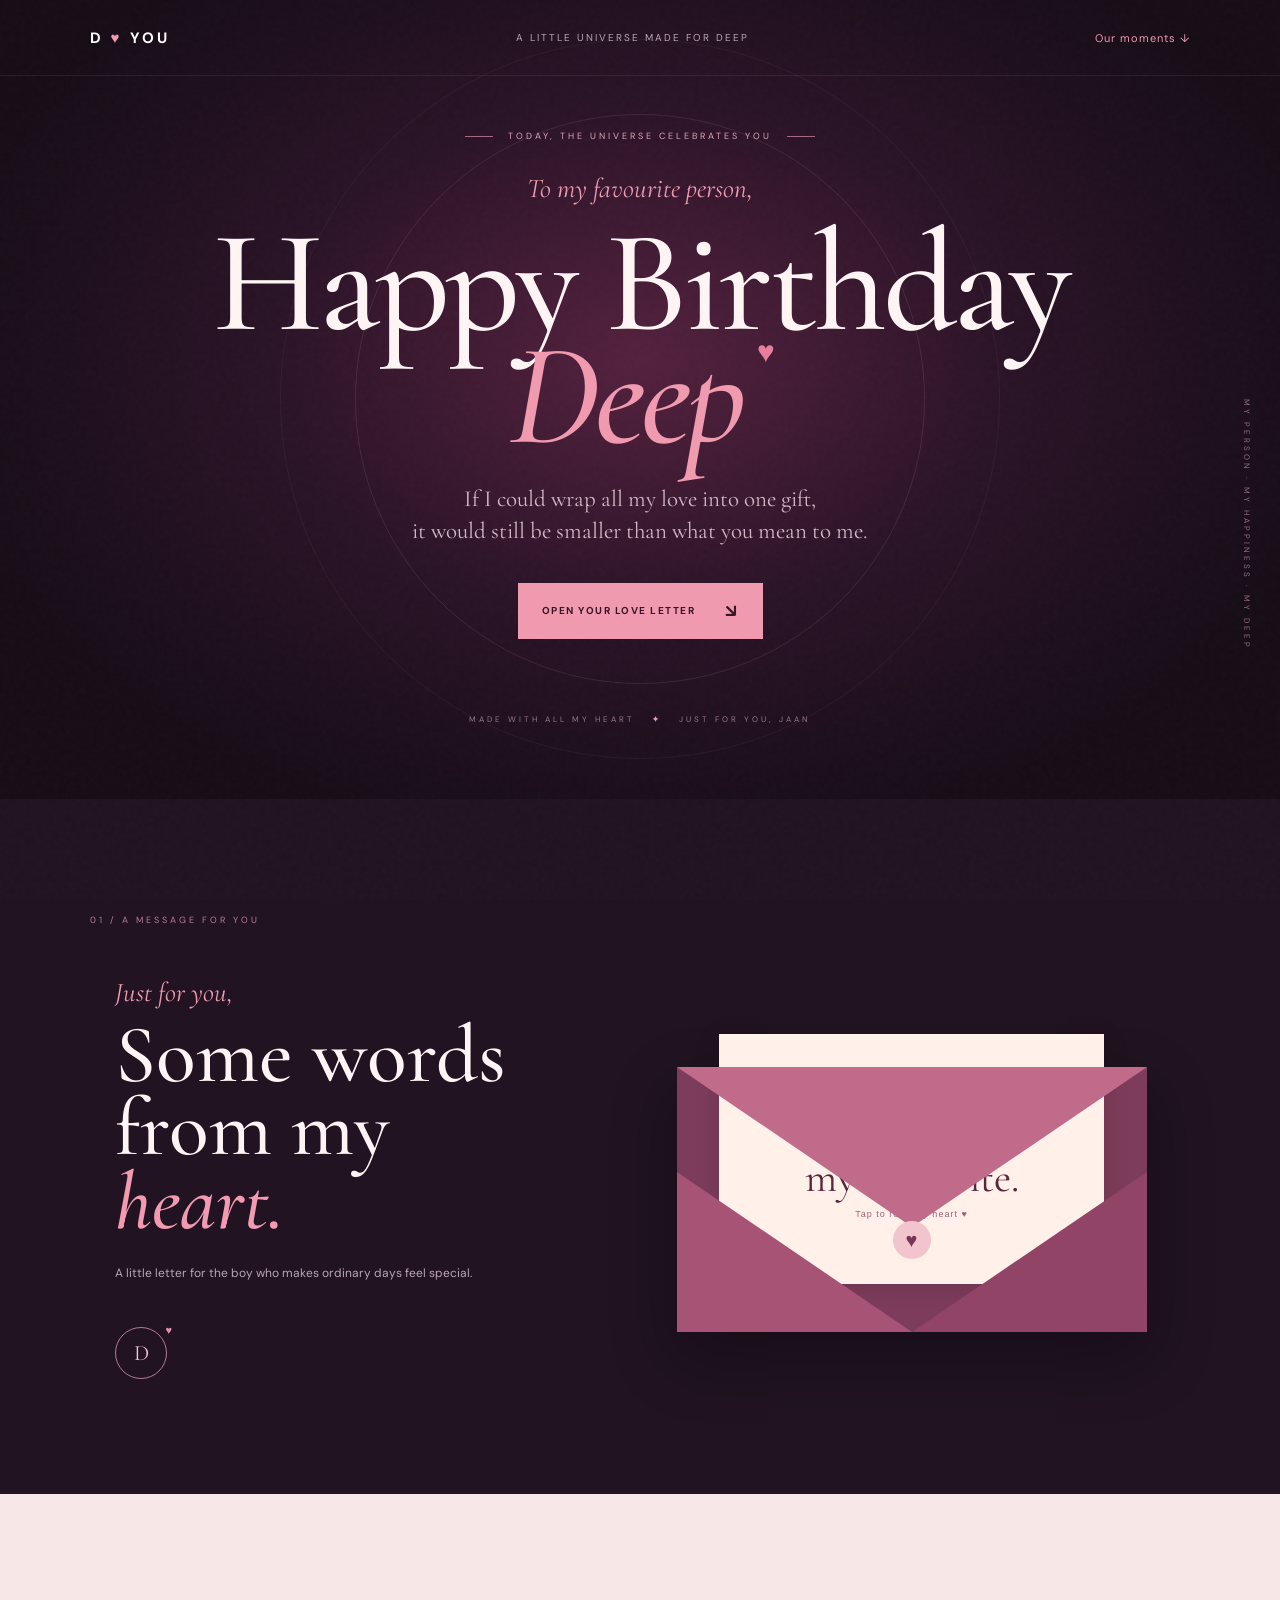
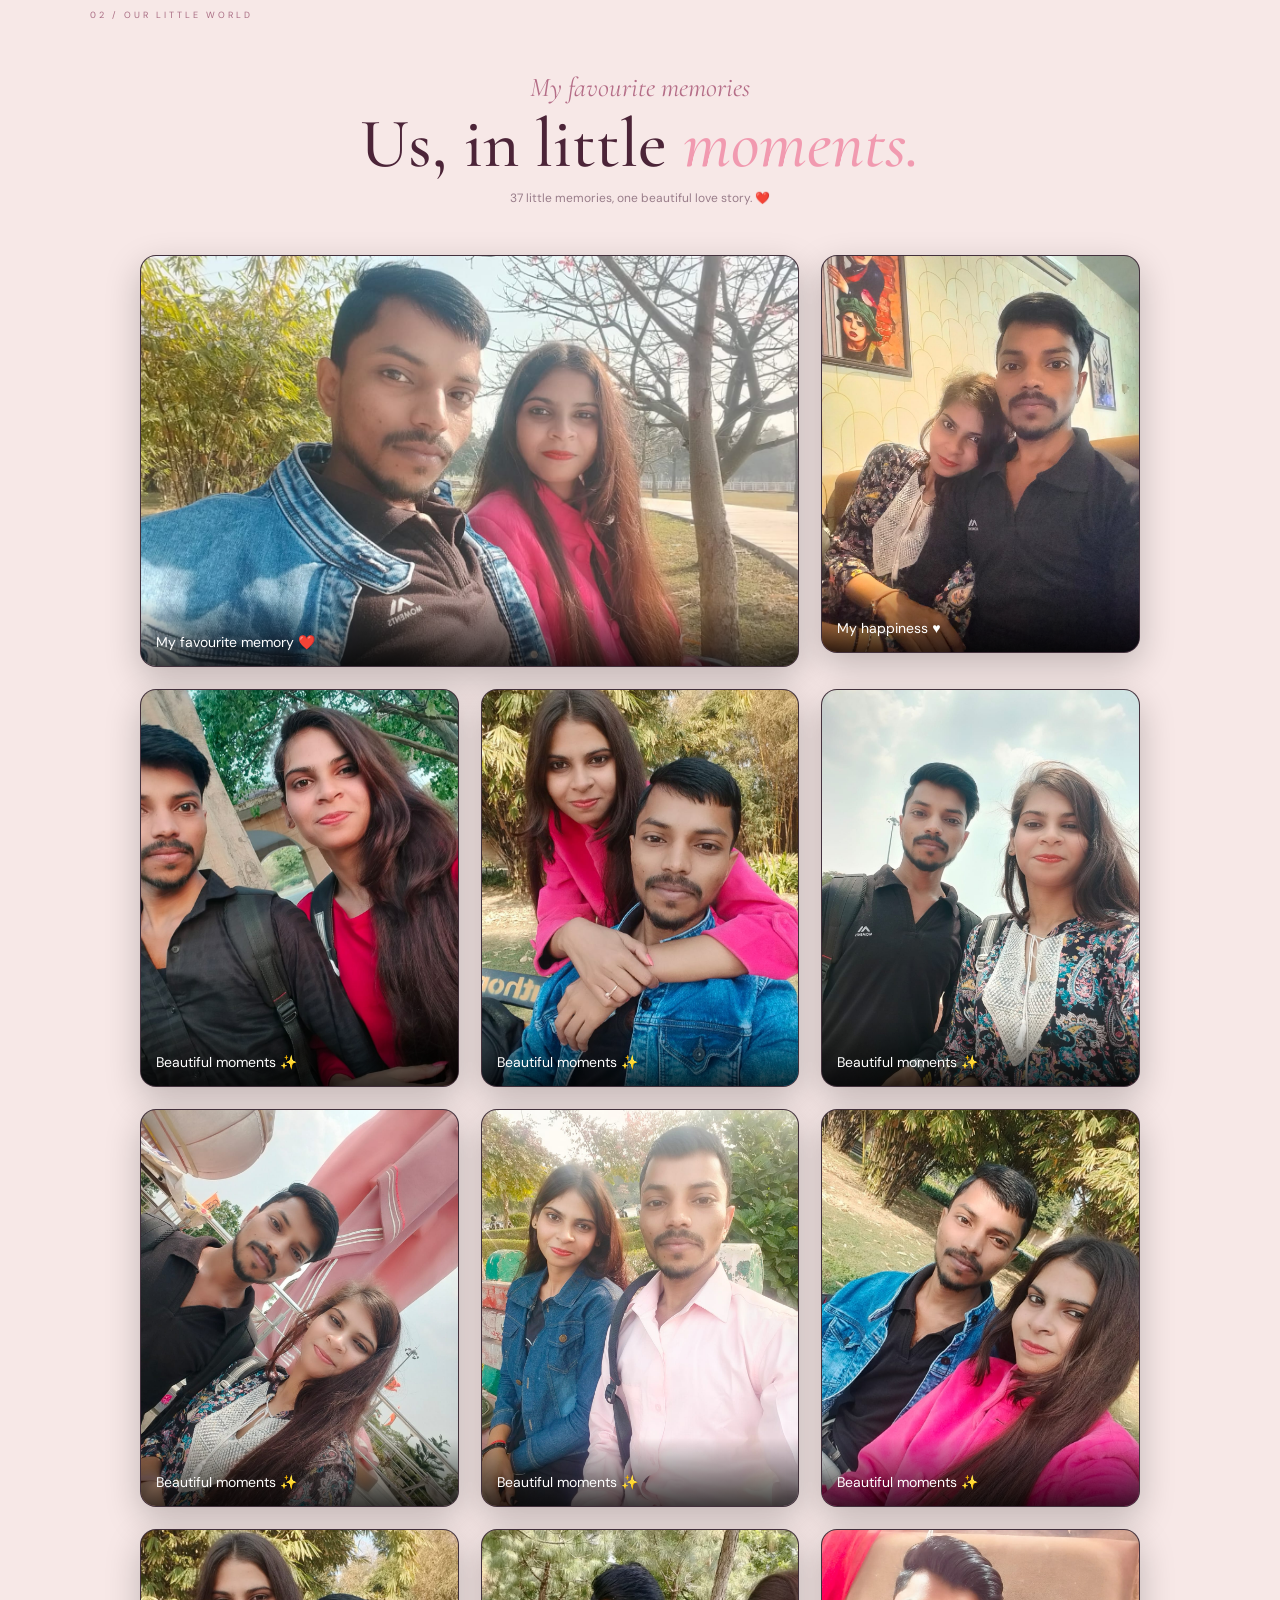
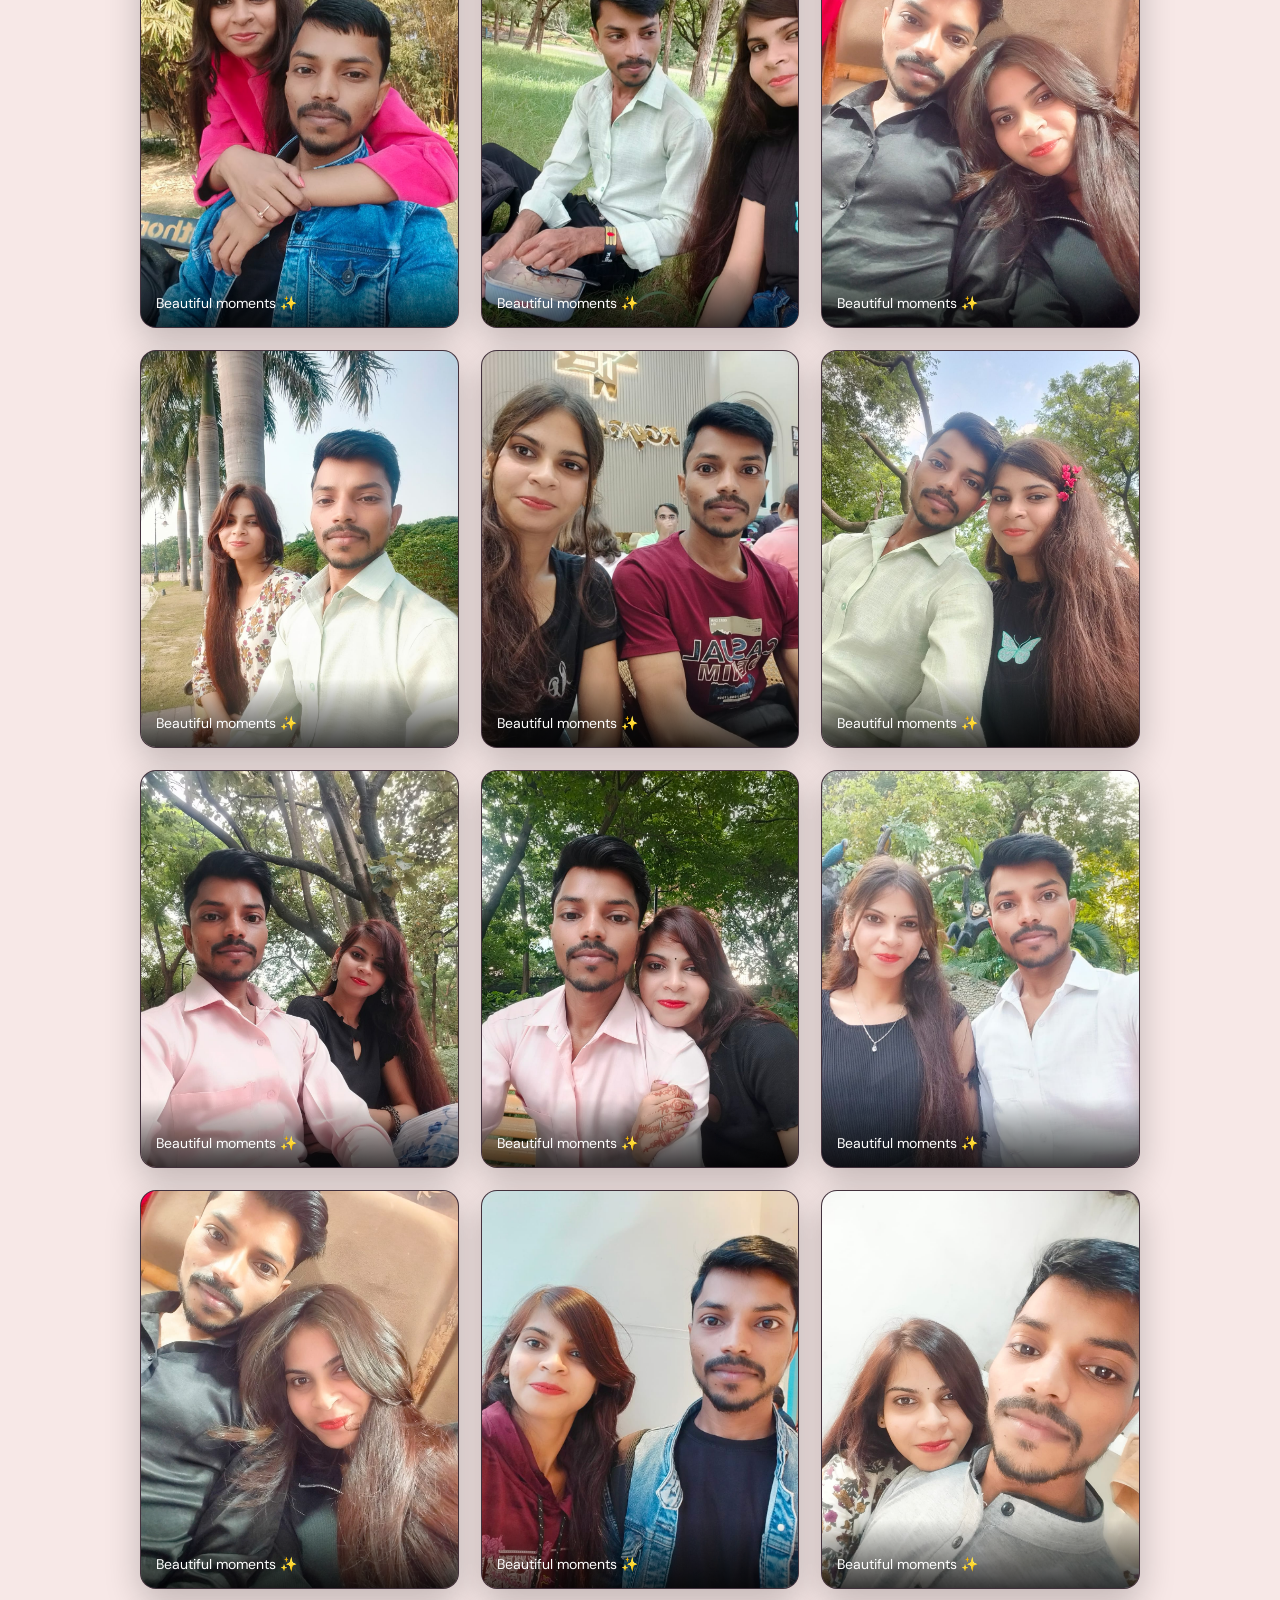
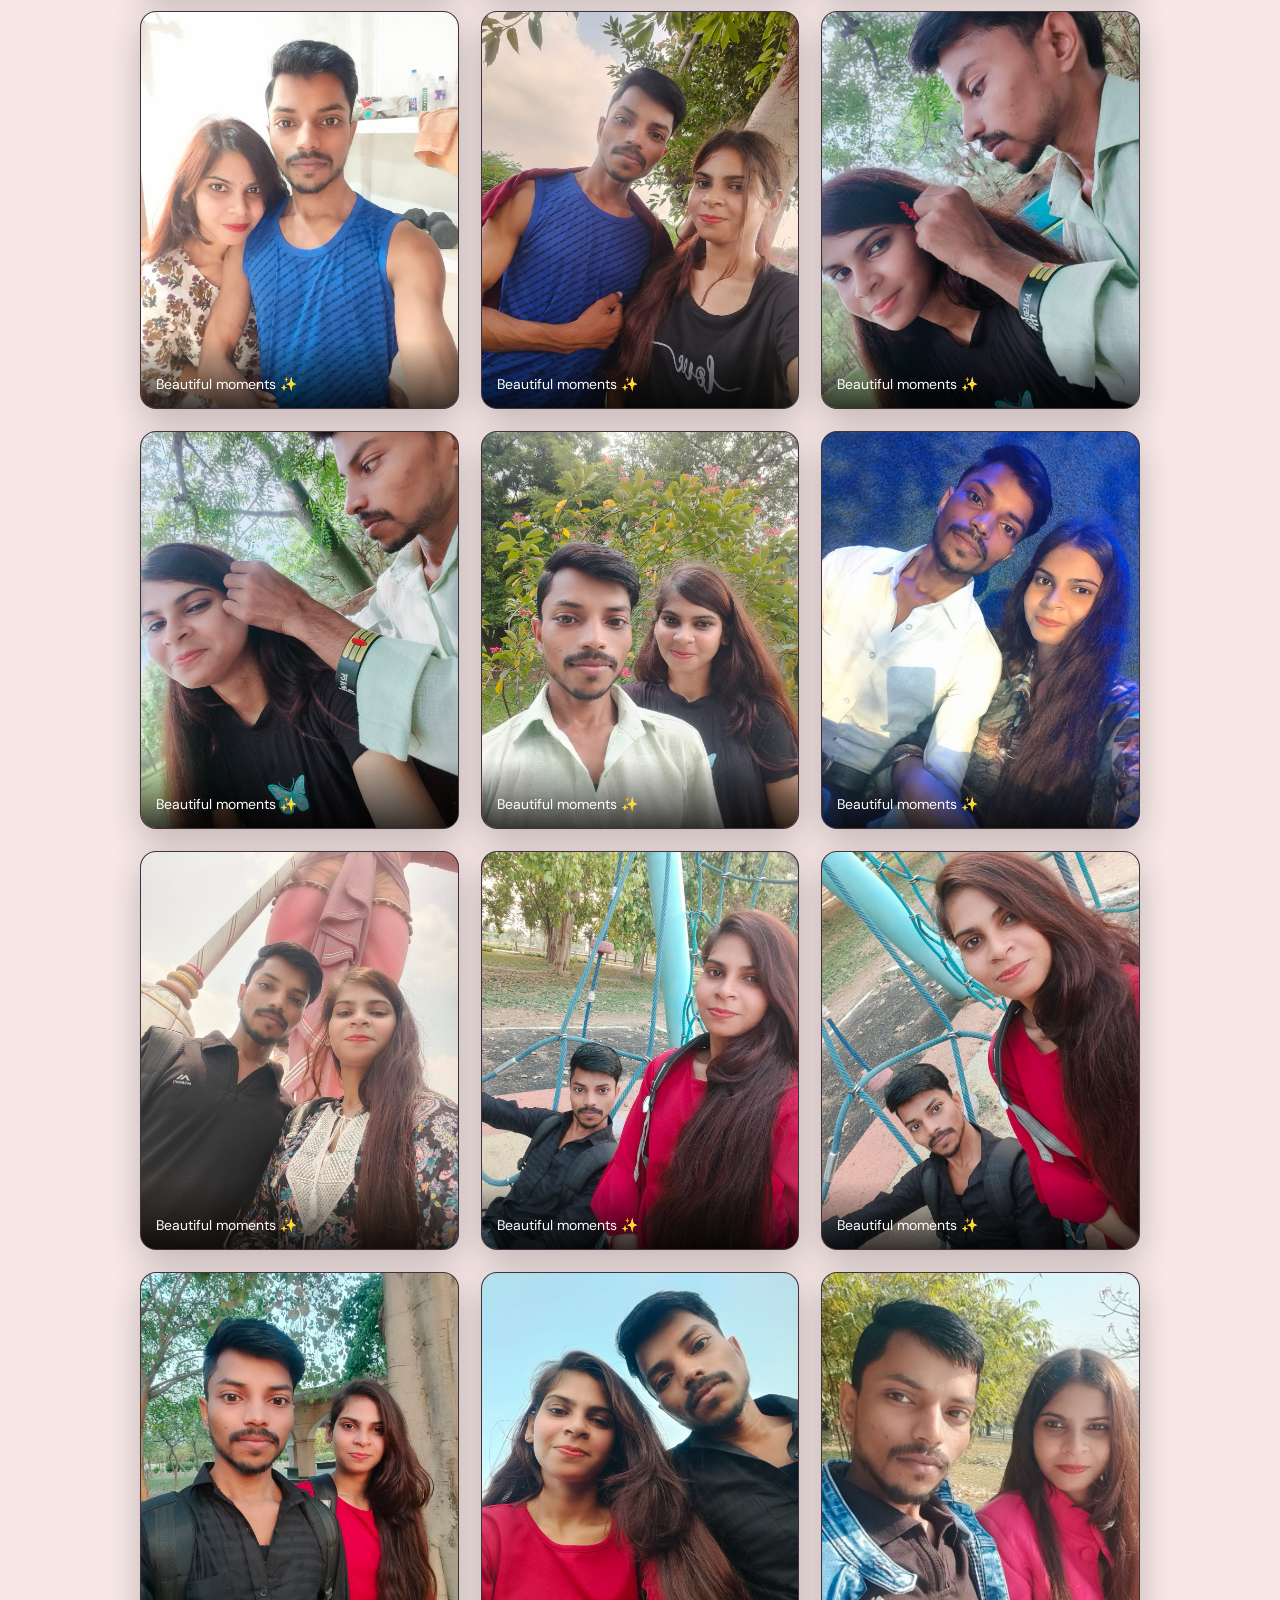
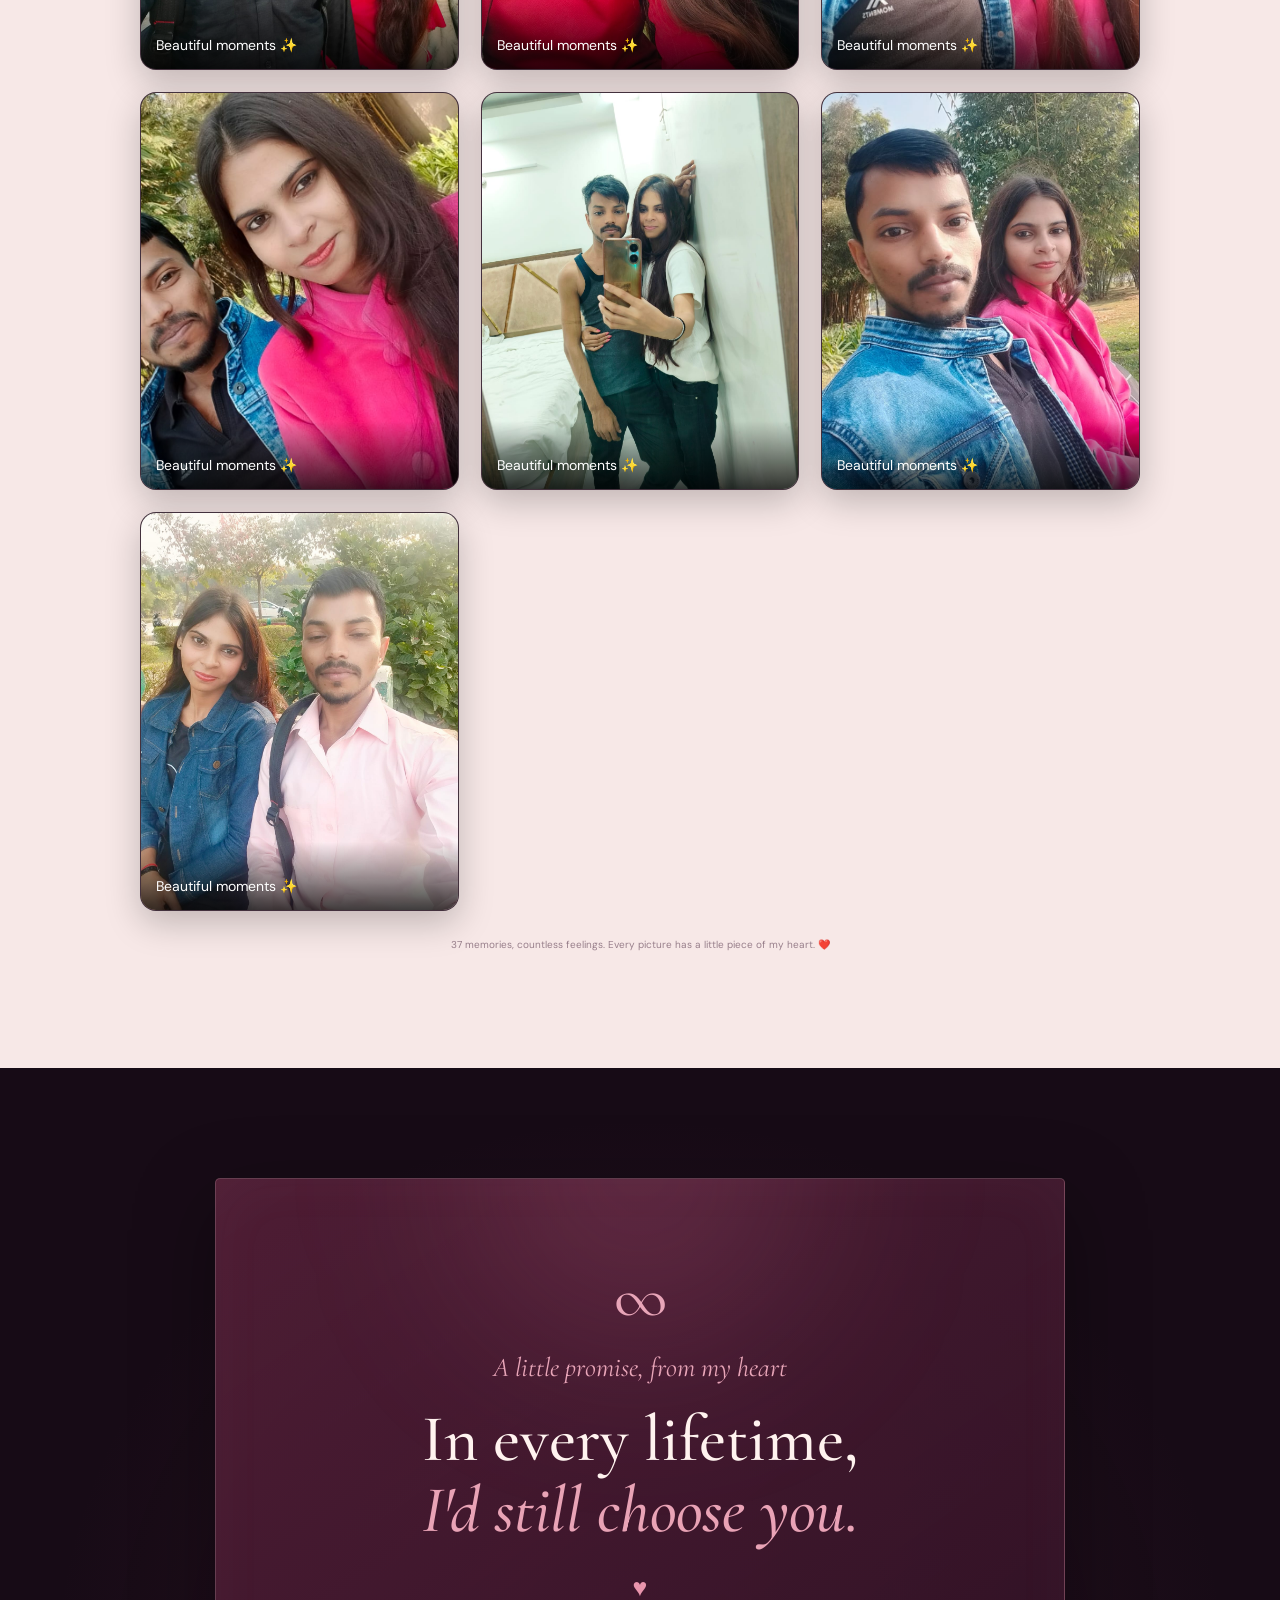
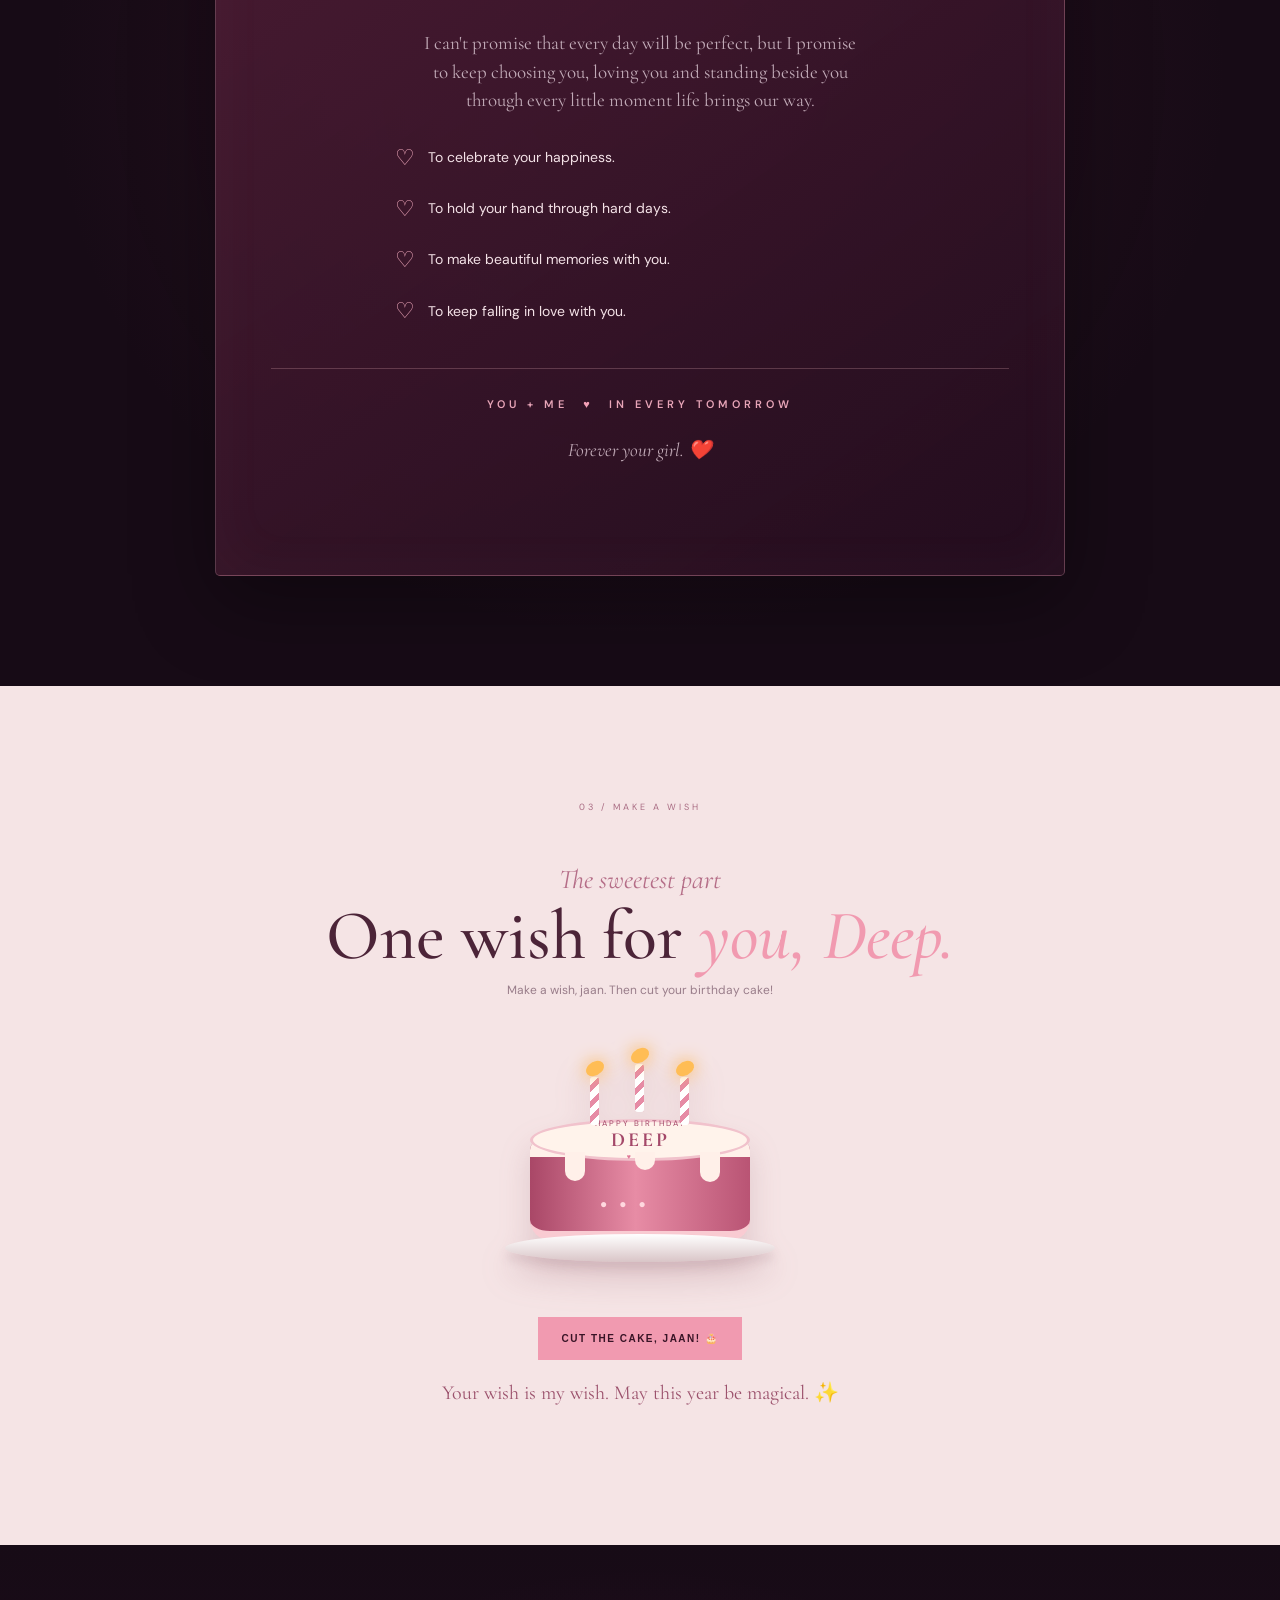
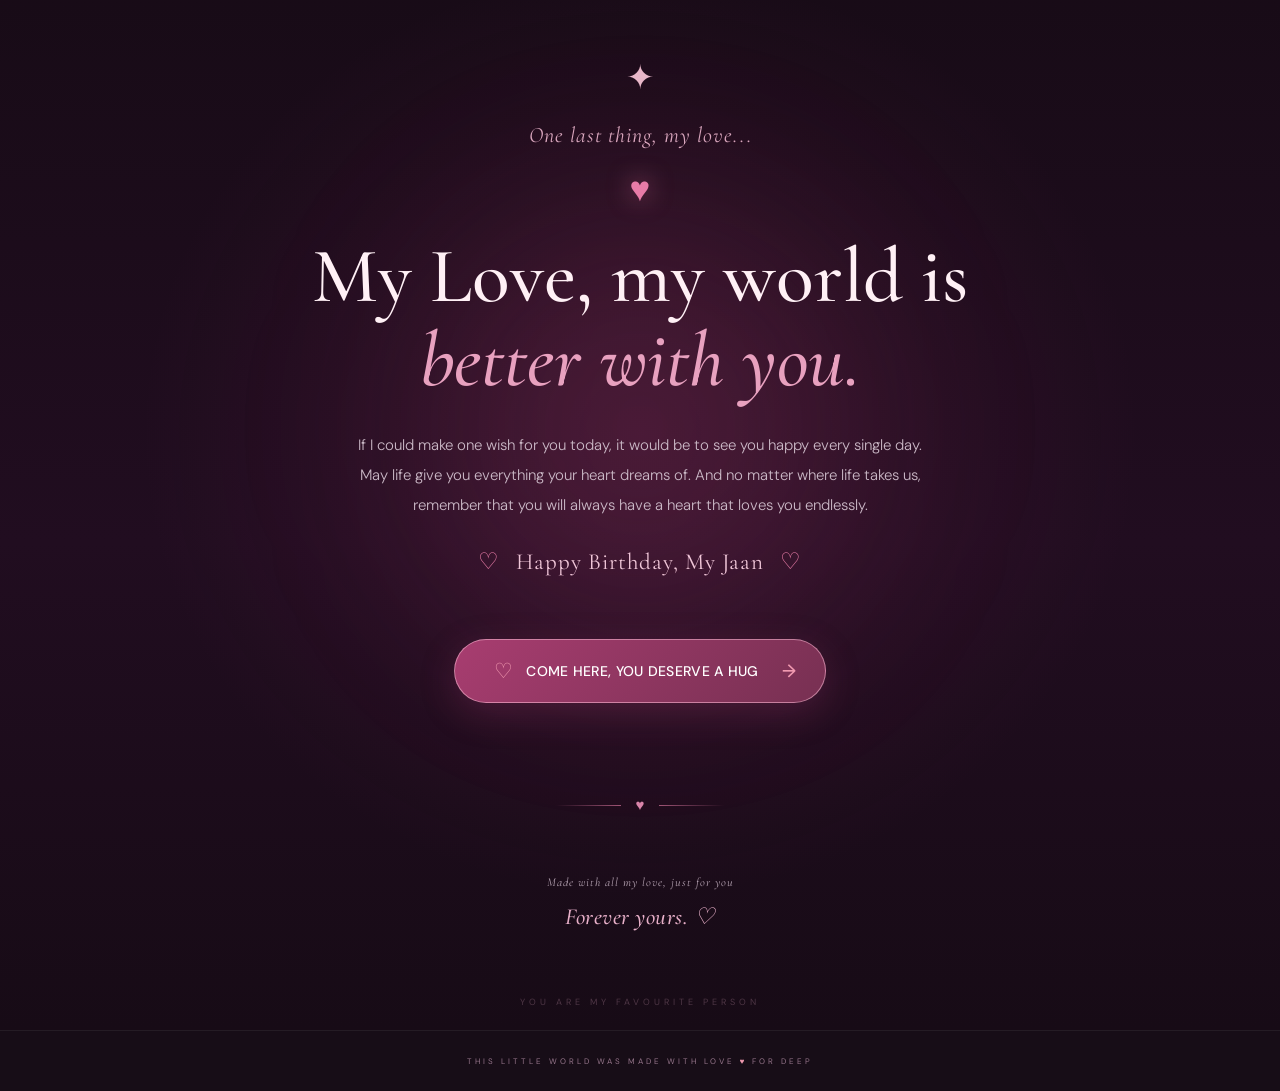
==== index.html @ 89648f27 "Create Deep birthday surprise website" ====
<!DOCTYPE html>
<html lang="en">
<head>
  <meta charset="UTF-8">
  <meta name="viewport" content="width=device-width, initial-scale=1.0">
  <meta name="theme-color" content="#170b16">
  <title>For Deep, With Love ❤️</title>
  <link rel="preconnect" href="https://fonts.googleapis.com">
  <link rel="preconnect" href="https://fonts.gstatic.com" crossorigin>
  <link href="https://fonts.googleapis.com/css2?family=Cormorant+Garamond:wght@400;500;600;700&family=DM+Sans:wght@400;500;600;700&display=swap" rel="stylesheet">
  <link rel="stylesheet" href="style.css">
</head>
<body>
  <div class="grain"></div>
  <div class="ambient ambient-a"></div><div class="ambient ambient-b"></div>
  <div id="particleLayer" aria-hidden="true"></div>

  <nav class="nav">
    <a class="brand" href="#">D <span>♥</span> YOU</a>
    <span class="nav-note">A little universe made for Deep</span>
    <a class="nav-link" href="#our-moments">Our moments ↓</a>
  </nav>

  <main>
    <section class="hero" id="home">
      <div class="hero-orbit orbit-one"></div><div class="hero-orbit orbit-two"></div>
      <div class="hero-content">
        <div class="tiny-label"><span></span> TODAY, THE UNIVERSE CELEBRATES YOU <span></span></div>
        <p class="hero-kicker">To my favourite person,</p>
        <h1>Happy Birthday<br><em>Deep</em><span class="hero-heart">♥</span></h1>
        <p class="hero-copy">If I could wrap all my love into one gift,<br>it would still be smaller than what you mean to me.</p>
        <a class="main-cta" href="#letter">Open your love letter <span>↘</span></a>
        <div class="hero-bottom">MADE WITH ALL MY HEART <b>✦</b> JUST FOR YOU, JAAN</div>
      </div>
      <div class="side-note">MY PERSON · MY HAPPINESS · MY DEEP</div>
    </section>

    <section class="letter-section section-pad" id="letter">
      <div class="section-tag">01 / A MESSAGE FOR YOU</div>
      <div class="letter-layout">
        <div class="letter-intro">
          <p class="script">Just for you,</p>
          <h2>Some words<br>from my <em>heart.</em></h2>
          <p class="muted">A little letter for the boy who makes ordinary days feel special.</p>
          <div class="seal">D<span>♥</span></div>
        </div>
        <button class="envelope" id="envelope" type="button" aria-expanded="false">
          <span class="env-back"></span><span class="letter-paper">
            <span class="paper-small">MY DEAREST DEEP,</span>
            <span class="paper-title">You are<br>my favourite.</span>
            <span class="paper-hint">Tap to read my heart ♥</span>
          </span>
          <span class="env-front"></span><span class="env-flap"></span>
          <span class="env-stamp">♥</span>
        </button>
      </div>
      <div class="letter-reveal" id="letterReveal" aria-hidden="true">
        <button class="close-letter" id="closeLetter" aria-label="Close letter">×</button>
        <p class="script">My jaan,</p>
        <h3>Happy Birthday, Deep ❤️</h3>
        <p>I don't know how to put all my feelings into words, but I hope you know how incredibly special you are to me. Your smile is my favourite view, your voice is my comfort, and even the smallest moments with you become memories I want to keep forever.</p>
        <p>I wish this new year of your life brings you every happiness you deserve, success in everything you do, peace in your heart and countless reasons to smile. Keep chasing your dreams, jaan. I'll always be cheering for you.</p>
        <p>Thank you for being you. I am so lucky to have you in my world. Here's to more laughs, more hugs, more memories and many more birthdays together.</p>
        <div class="letter-sign">All my love, always <span>♥</span></div>
      </div>
    </section>

    
<section class="gallery-section section-pad" id="our-moments">
    <div class="section-tag">02 / OUR LITTLE WORLD</div>

    <div class="section-heading">
        <p class="script">My favourite memories</p>
        <h2>Us, in little <em>moments.</em></h2>
        <p class="muted">
            37 little memories, one beautiful love story. ❤️
        </p>
    </div>

    <div class="photo-grid permanent-gallery" id="photoGrid">

        <figure class="photo-card photo-large">
            <img src="photos/WhatsApp Image 2026-11-19 at 10.19.30 PM.jpeg" alt="Our memory 1" loading="eager">
            <figcaption>My favourite memory ❤️</figcaption>
        </figure>

        <figure class="photo-card">
            <img src="photos/5.jpeg" alt="Our memory 2" loading="lazy">
            <figcaption>My happiness ♥</figcaption>
        </figure>

        <figure class="photo-card">
            <img src="photos/7.jpeg" alt="Our memory 3" loading="lazy">
            <figcaption>Beautiful moments ✨</figcaption>
        </figure>
  <figure class="photo-card">
            <img src="photos/33.jpeg" alt="Our memory 3" loading="lazy">
            <figcaption>Beautiful moments ✨</figcaption>
        </figure>
          <figure class="photo-card">
            <img src="photos/54.jpeg" alt="Our memory 3" loading="lazy">
            <figcaption>Beautiful moments ✨</figcaption>
        </figure>
          <figure class="photo-card">
            <img src="photos/87.jpeg" alt="Our memory 3" loading="lazy">
            <figcaption>Beautiful moments ✨</figcaption>
        </figure>
          <figure class="photo-card">
            <img src="photos/88.jpeg" alt="Our memory 3" loading="lazy">
            <figcaption>Beautiful moments ✨</figcaption>
        </figure>
          <figure class="photo-card">
            <img src="photos/444.jpeg" alt="Our memory 3" loading="lazy">
            <figcaption>Beautiful moments ✨</figcaption>
        </figure>
         <figure class="photo-card">
            <img src="photos/555.jpeg" alt="Our memory 3" loading="lazy">
            <figcaption>Beautiful moments ✨</figcaption>
        </figure> 
         <figure class="photo-card">
            <img src="photos/jh.jpeg" alt="Our memory 3" loading="lazy">
            <figcaption>Beautiful moments ✨</figcaption>
        </figure>
        
        
         <figure class="photo-card">
            <img src="photos/o.jpeg" alt="Our memory 3" loading="lazy">
            <figcaption>Beautiful moments ✨</figcaption>
        </figure>
         <figure class="photo-card">
            <img src="photos/p.jpeg" alt="Our memory 3" loading="lazy">
            <figcaption>Beautiful moments ✨</figcaption>
        </figure>
         <figure class="photo-card">
            <img src="photos/uu.jpeg" alt="Our memory 3" loading="lazy">
            <figcaption>Beautiful moments ✨</figcaption>
        </figure>
         
        
        
         <figure class="photo-card">
            <img src="photos/WhatsApp Image 2026-11-19 .jpeg" alt="Our memory 3" loading="lazy">
            <figcaption>Beautiful moments ✨</figcaption>
        </figure>
         <figure class="photo-card">
            <img src="photos/WhatsApp Image 2026-11-19 at 10.19.01 PM.jpeg" alt="Our memory 3" loading="lazy">
            <figcaption>Beautiful moments ✨</figcaption>
        </figure>
         <figure class="photo-card">
            <img src="photos/WhatsApp Image 2026-11-19 at 10.19.03 PM.jpeg" alt="Our memory 3" loading="lazy">
            <figcaption>Beautiful moments ✨</figcaption>
        </figure>
         <figure class="photo-card">
            <img src="photos/WhatsApp Image 2026-11-19 at 10.19.04 PM.jpeg" alt="Our memory 3" loading="lazy">
            <figcaption>Beautiful moments ✨</figcaption>
        </figure> <figure class="photo-card">
            <img src="photos/WhatsApp Image 2026-11-19 at 10.19.05 PM.jpeg" alt="Our memory 3" loading="lazy">
            <figcaption>Beautiful moments ✨</figcaption>
        </figure>
         <figure class="photo-card">
            <img src="photos/WhatsApp Image 2026-11-19 at 10.19.15 PM.jpeg" alt="Our memory 3" loading="lazy">
            <figcaption>Beautiful moments ✨</figcaption>
        </figure>
         <figure class="photo-card">
            <img src="photos/WhatsApp Image 2026-11-19 at 10.19.16 .jpeg" alt="Our memory 3" loading="lazy">
            <figcaption>Beautiful moments ✨</figcaption>
        </figure>
         <figure class="photo-card">
            <img src="photos/WhatsApp Image 2026-11-19 at 10.19.16 PM.jpeg" alt="Our memory 3" loading="lazy">
            <figcaption>Beautiful moments ✨</figcaption>
        </figure>
       
         <figure class="photo-card">
            <img src="photos/WhatsApp Image 2026-11-19 at 10.19.18 PM.jpeg" alt="Our memory 3" loading="lazy">
            <figcaption>Beautiful moments ✨</figcaption>
        </figure>
        
         <figure class="photo-card">
            <img src="photos/WhatsApp Image 2026-11-19 at 10.19.19 PM.jpeg" alt="Our memory 3" loading="lazy">
            <figcaption>Beautiful moments ✨</figcaption>
        </figure>
         <figure class="photo-card">
            <img src="photos/WhatsApp Image 2026-11-19 at 10.19.20 PM.jpeg" alt="Our memory 3" loading="lazy">
            <figcaption>Beautiful moments ✨</figcaption>
        </figure>
         <figure class="photo-card">
            <img src="photos/WhatsApp Image 2026-11-19 at 10.19.21 PM.jpeg" alt="Our memory 3" loading="lazy">
            <figcaption>Beautiful moments ✨</figcaption>
        </figure>
         <figure class="photo-card">
            <img src="photos/WhatsApp Image 2026-11-19 at 10.19.23 PM.jpeg" alt="Our memory 3" loading="lazy">
            <figcaption>Beautiful moments ✨</figcaption>
        </figure>
         <figure class="photo-card">
            <img src="photos/WhatsApp Image 2026-11-19 at 10.19.24 PM.jpeg" alt="Our memory 3" loading="lazy">
            <figcaption>Beautiful moments ✨</figcaption>
        </figure> 
         <figure class="photo-card">
            <img src="photos/WhatsApp Image 2026-11-19 at 10.19.25 PM.jpeg" alt="Our memory 3" loading="lazy">
            <figcaption>Beautiful moments ✨</figcaption>
        </figure>
         <figure class="photo-card">
            <img src="photos/WhatsApp Image 2026-11-19 at 10.19.26 PM.jpeg" alt="Our memory 3" loading="lazy">
            <figcaption>Beautiful moments ✨</figcaption>
        </figure>
         <figure class="photo-card">
            <img src="photos/WhatsApp Image 2026-11-19 at 10.19.27 PM.jpeg" alt="Our memory 3" loading="lazy">
            <figcaption>Beautiful moments ✨</figcaption>
        </figure>  <figure class="photo-card">
            <img src="photos/WhatsApp Image 2026-11-19 at 10.19.28 PM.jpeg" alt="Our memory 3" loading="lazy">
            <figcaption>Beautiful moments ✨</figcaption>
        </figure>
         <figure class="photo-card">
            <img src="photos/WhatsApp Image 2026-11-19 at 10.19.29 PM.jpeg" alt="Our memory 3" loading="lazy">
            <figcaption>Beautiful moments ✨</figcaption>
        </figure>
         <figure class="photo-card">
            <img src="photos/WhatsApp Image 2026-11-19 at 10.19.31 PM.jpeg" alt="Our memory 3" loading="lazy">
            <figcaption>Beautiful moments ✨</figcaption>
        </figure>  <figure class="photo-card">
            <img src="photos/-.jpeg" alt="Our memory 3" loading="lazy">
            <figcaption>Beautiful moments ✨</figcaption>
        </figure>
         <figure class="photo-card">
            <img src="photos/WhatsApp Image 2026-11-19 at 10.19.32 PM.jpeg" alt="Our memory 3" loading="lazy">
            <figcaption>Beautiful moments ✨</figcaption>
        </figure>
         <figure class="photo-card">
            <img src="photos/WhatsApp Image 2026-11-19 at 10.19.33 PM.jpeg" alt="Our memory 3" loading="lazy">
            <figcaption>Beautiful moments ✨</figcaption>
        </figure>
    </div>

    <p class="gallery-footnote">
        37 memories, countless feelings. Every picture has a little piece of my heart. ❤️
    </p>
</section>


  
<section class="promise-section section-pad" id="our-promise">

    <div class="promise-card">

        <div class="promise-glow"></div>

        <div class="promise-number">∞</div>

        <p class="script">A little promise, from my heart</p>

        <h2>
            In every lifetime,<br>
            <em>I'd still choose you.</em>
        </h2>

        <div class="promise-heart">♥</div>

        <p class="promise-message">
            I can't promise that every day will be perfect,
            but I promise to keep choosing you, loving you
            and standing beside you through every little
            moment life brings our way.
        </p>

        <div class="promise-list">

            <div class="promise-item">
                <span>♡</span>
                To celebrate your happiness.
            </div>

            <div class="promise-item">
                <span>♡</span>
                To hold your hand through hard days.
            </div>

            <div class="promise-item">
                <span>♡</span>
                To make beautiful memories with you.
            </div>

            <div class="promise-item">
                <span>♡</span>
                To keep falling in love with you.
            </div>

        </div>

        <div class="promise-bottom">
            YOU + ME <span>♥</span> IN EVERY TOMORROW
        </div>

        <p class="promise-signature">Forever your girl. ❤️</p>

    </div>

</section>


    <section class="cake-section section-pad" id="cake-time">
      <div class="section-tag">03 / MAKE A WISH</div>
      <div class="section-heading">
        <p class="script">The sweetest part</p>
        <h2>One wish for <em>you, Deep.</em></h2>
        <p class="muted">Make a wish, jaan. Then cut your birthday cake!</p>
      </div>
      <div class="cake-wrap">
        <div class="cake" id="cake" role="button" tabindex="0" aria-label="Cut the birthday cake">
          <div class="candle candle-one"><i></i></div><div class="candle candle-two"><i></i></div><div class="candle candle-three"><i></i></div>
          <div class="cake-top"><span>HAPPY BIRTHDAY</span><b>DEEP</b><small>♥ ♥ ♥</small></div>
          <div class="cake-side"><span class="icing-drip drip-a"></span><span class="icing-drip drip-b"></span><span class="icing-drip drip-c"></span><span class="cake-berries">●　●　●</span></div>
          <div class="cake-plate"></div><div class="cake-cut"></div>
        </div>
      </div>
      <button class="main-cta cake-button" id="cutCake">Cut the cake, Jaan! 🎂</button>
      <p class="cake-message" id="cakeMessage" aria-live="polite">Your wish is my wish. May this year be magical. ✨</p>
    </section>

   
<section class="final-section section-pad" id="birthday-ending">
    <div class="final-glow"></div>

    <div class="final-content">
        <div class="final-spark">✦</div>

        <p class="script">One last thing, my love...</p>

        <div class="final-heart">♥</div>

        <h2>
            My Love, my world is<br>
            <em>better with you.</em>
        </h2>

        <p class="final-message">
            If I could make one wish for you today,
            it would be to see you happy every single day.
            May life give you everything your heart dreams of.
            And no matter where life takes us,
            remember that you will always have a heart
            that loves you endlessly.
        </p>

        <div class="birthday-wish">
            <span>♡</span>
            Happy Birthday, My Jaan
            <span>♡</span>
        </div>

        <button class="hug-button" id="hugButton">
            <span class="hug-icon">♡</span>
            Come here, you deserve a hug
            <span class="hug-arrow">→</span>
        </button>

        <div id="hugMessage" class="hug-message"></div>

        <div class="final-divider">
            <span></span> ♥ <span></span>
        </div>

        <div class="final-sign">
            Made with all my love, just for you
            <strong>Forever yours. ♡</strong>
        </div>
    </div>

    <div class="final-bottom-text">YOU ARE MY FAVOURITE PERSON</div>
</section>

  </main>
  <footer>THIS LITTLE WORLD WAS MADE WITH LOVE <span>♥</span> FOR DEEP</footer>
  <script src="script.js"></script>
</body>
</html>
---- style.css ----
*{box-sizing:border-box}html{scroll-behavior:smooth}body{margin:0;background:#170d17;color:#fff5f4;font-family:"DM Sans",sans-serif;overflow-x:hidden} :root{--wine:#4b1834;--rose:#f19ab0;--blush:#f9d7d9;--cream:#fff1e9;--muted:#c7aeb9;--gold:#d9b779}
.grain{position:fixed;inset:0;pointer-events:none;z-index:50;opacity:.045;background-image:url("data:image/svg+xml,%3Csvg viewBox='0 0 180 180' xmlns='http://www.w3.org/2000/svg'%3E%3Cfilter id='n'%3E%3CfeTurbulence type='fractalNoise' baseFrequency='.9' numOctaves='3' stitchTiles='stitch'/%3E%3C/filter%3E%3Crect width='100%25' height='100%25' filter='url(%23n)' opacity='.5'/%3E%3C/svg%3E")}
.ambient{position:fixed;width:420px;height:420px;border-radius:50%;filter:blur(120px);opacity:.16;pointer-events:none;z-index:-1}.ambient-a{background:#b52e67;top:5%;left:-230px}.ambient-b{background:#7c3159;right:-250px;top:50%}
.nav{height:76px;padding:0 7vw;display:flex;align-items:center;justify-content:space-between;border-bottom:1px solid #ffffff12;position:absolute;z-index:5;width:100%}.brand{font-size:15px;letter-spacing:3px;color:#fff;text-decoration:none;font-weight:700}.brand span,.nav-link{color:var(--rose)}.nav-note{font-size:10px;letter-spacing:2px;color:#bba4b1;text-transform:uppercase}.nav-link{font-size:11px;text-decoration:none;letter-spacing:1px}
.hero{min-height:790px;position:relative;display:grid;place-items:center;text-align:center;overflow:hidden;background:radial-gradient(ellipse at 50% 45%,#54213e 0%,#291326 42%,#170d17 78%);padding:130px 20px 75px}.hero-content{position:relative;z-index:2}.tiny-label,.section-tag{font-size:9px;letter-spacing:3px;color:#dba7b9}.tiny-label span{display:inline-block;width:28px;height:1px;background:#a66a82;vertical-align:middle;margin:0 10px}.hero-kicker,.script{font-family:"Cormorant Garamond",serif;font-style:italic;color:var(--rose);font-size:27px;margin:30px 0 4px}.hero h1{font-family:"Cormorant Garamond",serif;font-size:clamp(72px,12vw,145px);line-height:.78;letter-spacing:-4px;font-weight:500;margin:22px 0 30px}.hero h1 em,.section-heading h2 em,.letter-intro h2 em,.promise-card h2 em,.final-section h2 em{color:var(--rose);font-weight:500}.hero-heart{font-family:serif;color:#e97d9e;font-size:30px;vertical-align:top;margin-left:15px}.hero-copy{color:#d1bac5;font-family:"Cormorant Garamond",serif;font-size:23px;line-height:1.4;margin:0 0 35px}.main-cta{display:inline-flex;align-items:center;gap:30px;background:var(--rose);color:#381426;text-decoration:none;border:0;padding:16px 24px;font-size:10px;letter-spacing:1.5px;text-transform:uppercase;font-weight:700;cursor:pointer;transition:.3s}.main-cta:hover{background:#ffe0e6;transform:translateY(-3px);box-shadow:0 12px 35px #e97d9e30}.main-cta span{font-size:18px}.hero-bottom{font-size:8px;letter-spacing:3px;color:#98778a;margin-top:75px}.hero-bottom b{color:var(--rose);margin:0 12px}.hero-orbit{position:absolute;border:1px solid #e7a4bd20;border-radius:50%;width:570px;height:570px;left:50%;top:50%;transform:translate(-50%,-50%)}.orbit-two{width:720px;height:720px;border-color:#e7a4bd10}.side-note{position:absolute;right:28px;top:50%;writing-mode:vertical-rl;font-size:8px;letter-spacing:3px;color:#916c80}
.section-pad{padding:115px max(7vw,24px)}.section-tag{max-width:1100px;margin:0 auto 50px;color:#b87d96}.letter-section{background:#211321}.letter-layout{max-width:1050px;margin:auto;display:grid;grid-template-columns:1fr 1.15fr;align-items:center;gap:8vw}.letter-intro .script{margin:0 0 10px}.letter-intro h2,.section-heading h2,.final-section h2{font-family:"Cormorant Garamond",serif;font-weight:500;font-size:clamp(48px,7vw,82px);line-height:.9;margin:0 0 22px}.muted{color:#bba6b2;font-size:12px;line-height:1.9}.seal{width:52px;height:52px;border:1px solid #b67a93;border-radius:50%;display:grid;place-items:center;margin-top:42px;font-family:"Cormorant Garamond",serif;font-size:22px;color:#f2c3d0;position:relative}.seal span{font-size:11px;position:absolute;right:-6px;top:-4px;color:#e78da9}
.envelope{height:310px;width:min(100%,470px);border:0;background:transparent;position:relative;cursor:pointer;margin:auto;perspective:1000px}.env-back{position:absolute;inset:45px 0 0;background:#7d3c5b;box-shadow:0 25px 60px #0005}.letter-paper{position:absolute;z-index:1;left:9%;right:9%;top:12px;height:250px;background:#fff1e9;color:#5a263e;display:flex;flex-direction:column;align-items:center;justify-content:center;gap:12px;transition:transform .8s;box-shadow:0 5px 25px #0002}.paper-small{font-size:9px;letter-spacing:3px}.paper-title{font-family:"Cormorant Garamond",serif;font-size:42px;line-height:.9}.paper-hint{font-size:9px;color:#a15e7b;letter-spacing:1px}.env-front{position:absolute;z-index:2;bottom:0;left:0;width:0;height:0;border-left:235px solid #a65375;border-right:235px solid #914466;border-top:160px solid transparent}.env-flap{position:absolute;z-index:3;top:45px;left:0;width:0;height:0;border-left:235px solid transparent;border-right:235px solid transparent;border-top:160px solid #c16b8b;transform-origin:top;transition:transform .65s}.env-stamp{position:absolute;z-index:4;bottom:73px;left:calc(50% - 19px);width:38px;height:38px;background:#f2c4ce;color:#7c3454;border-radius:50%;display:grid;place-items:center;font-size:20px;transition:.4s}.envelope.open .env-flap{transform:rotateX(180deg);z-index:0}.envelope.open .letter-paper{transform:translateY(-120px)}.envelope.open .env-stamp{opacity:0}
.letter-reveal{display:none;max-width:760px;margin:45px auto 0;padding:45px 55px;background:#fff1e9;color:#5b2b43;position:relative;box-shadow:0 25px 65px #0004}.letter-reveal.show{display:block;animation:fadeUp .6s}.letter-reveal .script{margin:0;color:#b15f80}.letter-reveal h3{font-family:"Cormorant Garamond",serif;font-size:38px;margin:5px 0 20px}.letter-reveal p:not(.script){font-family:"Cormorant Garamond",serif;font-size:19px;line-height:1.55}.letter-sign{text-align:right;font-family:"Cormorant Garamond",serif;font-size:22px;font-style:italic;margin-top:25px}.letter-sign span{color:#c55d80}.close-letter{position:absolute;right:15px;top:10px;border:0;background:none;font-size:28px;color:#87506a;cursor:pointer}
.gallery-section{background:#f7e8e7;color:#4c2438}.gallery-section .section-tag{color:#a96c83}.section-heading{text-align:center;max-width:700px;margin:0 auto 35px}.section-heading .script{margin:0 0 8px;color:#b56e88}.section-heading h2{font-size:clamp(43px,6vw,70px);margin-bottom:10px}.gallery-section .muted{color:#997d8a}.photo-tools{display:flex;justify-content:center;align-items:center;gap:18px;flex-wrap:wrap;margin:35px 0 28px}.upload-btn{background:#4d2039;color:#fff0f2;padding:13px 20px;font-size:10px;letter-spacing:1px;text-transform:uppercase;cursor:pointer}.upload-note{font-size:10px;color:#997d8a}#photoUpload{display:none}.photo-grid{max-width:1000px;margin:auto;display:grid;grid-template-columns:1.25fr 1fr 1fr;gap:15px}.photo-slot{height:250px;background:linear-gradient(145deg,#ead0d2,#f2dfe0);display:flex;flex-direction:column;align-items:center;justify-content:center;position:relative;overflow:hidden;color:#8b536d;cursor:pointer;border:1px solid #e4c7ce}.photo-slot.photo-large{height:310px;grid-row:span 2}.photo-slot img{position:absolute;width:100%;height:100%;object-fit:cover;inset:0}.photo-placeholder{font-family:"Cormorant Garamond",serif;font-size:60px;opacity:.7}.photo-slot b{font-family:"Cormorant Garamond",serif;font-size:22px;font-weight:500}.photo-slot small{font-size:9px;margin-top:7px}.gallery-footnote{text-align:center;color:#987f8b;font-size:10px;margin:25px auto 0;max-width:650px;line-height:1.7}
.promise-section{background:#211321}.promise-card{max-width:760px;margin:auto;text-align:center;padding:65px 25px;border:1px solid #8f536b55;position:relative;background:radial-gradient(ellipse at 50% 50%,#482039,#211321 70%)}.promise-number{font-family:"Cormorant Garamond",serif;font-size:72px;color:#d58aa3;line-height:1}.promise-card .script{margin:8px 0 15px}.promise-card h2{font-family:"Cormorant Garamond",serif;font-size:clamp(47px,7vw,76px);font-weight:500;line-height:.9;margin:0}.promise-card>p:not(.script){color:#c1aab7;font-family:"Cormorant Garamond",serif;font-size:19px;line-height:1.5;max-width:440px;margin:25px auto}.promise-bottom{font-size:8px;letter-spacing:4px;color:#c18aa0;margin-top:35px}.promise-bottom span{color:var(--rose);margin:0 10px}
.cake-section{background:#f5e4e5;color:#4c2438;text-align:center}.cake-section .section-tag{color:#a96c83}.cake-section .section-heading{margin-bottom:15px}.cake-section .section-heading .muted{color:#997d8a}.cake-wrap{height:300px;display:grid;place-items:center}.cake{width:270px;height:220px;position:relative;cursor:pointer;transition:.35s;filter:drop-shadow(0 18px 15px #8b526033)}.cake:hover{transform:translateY(-5px) scale(1.02)}.cake-plate{position:absolute;bottom:15px;left:0;width:270px;height:28px;background:linear-gradient(#fff,#d9c5c7);border-radius:50%;box-shadow:0 8px 10px #70405020}.cake-side{position:absolute;bottom:37px;left:25px;width:220px;height:100px;background:linear-gradient(90deg,#a94767,#e78ca5 48%,#b95474);border-radius:10px 10px 20px 20px;overflow:hidden;border-bottom:9px solid #f9cbd2}.cake-side:before{content:"";position:absolute;top:0;left:0;width:100%;height:17px;background:#fff0e9}.icing-drip{position:absolute;z-index:2;top:12px;width:20px;height:25px;background:#fff0e9;border-radius:0 0 12px 12px}.drip-a{left:35px;height:29px}.drip-b{left:105px;height:18px}.drip-c{right:30px;height:30px}.cake-top{position:absolute;z-index:2;top:62px;left:25px;width:220px;height:42px;border-radius:50%;background:#fff3eb;border:3px solid #f1c2cc;display:flex;flex-direction:column;align-items:center;justify-content:center;color:#a44869;font-size:8px;letter-spacing:2px}.cake-top b{font-family:"Cormorant Garamond",serif;font-size:20px;letter-spacing:3px}.cake-top small{font-size:7px;color:#df7796}.cake-berries{position:absolute;bottom:18px;left:70px;color:#ffd8df;font-size:12px}.candle{position:absolute;z-index:4;top:20px;width:9px;height:48px;background:repeating-linear-gradient(135deg,#fff 0 6px,#e68ba5 6px 11px);border-radius:3px}.candle-one{left:85px}.candle-two{left:130px;top:7px}.candle-three{left:175px}.candle i{position:absolute;width:14px;height:19px;background:#ffbd55;border-radius:60% 40% 60% 40%;left:-2px;top:-18px;transform:rotate(45deg);box-shadow:0 0 17px #ffb64c;animation:flicker .45s infinite alternate}.cake-cut{position:absolute;z-index:5;top:83px;left:132px;width:4px;height:110px;background:#742c4a;opacity:0;transform:rotate(12deg)}.cake.cut .cake-cut{opacity:.8}.cake.cut .candle i{opacity:0}.cake.cut{transform:rotate(-2deg) scale(1.04)}.cake-button{margin-top:0}.cake-message{font-family:"Cormorant Garamond",serif;font-size:20px;color:#9c526d;min-height:30px}
.final-section{text-align:center;background:radial-gradient(ellipse at 50% 25%,#52213d,#211321 65%,#170d17)}.final-spark{font-size:35px;color:#e9a9bd;margin-bottom:15px}.final-section .script{margin:0 0 14px}.final-section h2{font-size:clamp(60px,9vw,100px);margin-bottom:25px}.final-section>p:not(.script){font-family:"Cormorant Garamond",serif;font-size:22px;line-height:1.45;color:#d3bdc9}.hug-button{margin-top:28px;background:transparent;border:1px solid #d48aa5;color:#f6dce4;padding:15px 24px;cursor:pointer;font-size:10px;letter-spacing:1px;text-transform:uppercase}.hug-button span{color:var(--rose);margin-left:10px}.hug-button:hover{background:#ffffff10}.hug-message{min-height:25px;color:#f1a8bd;font-family:"Cormorant Garamond",serif;font-size:22px;margin-top:15px}.final-sign{font-family:"Cormorant Garamond",serif;font-style:italic;color:#b990a4;font-size:20px;margin-top:55px}.final-sign span{color:var(--rose)}footer{text-align:center;padding:25px;font-size:8px;letter-spacing:3px;color:#947489;border-top:1px solid #ffffff10}footer span{color:var(--rose)}
.balloon{position:fixed;bottom:-120px;width:42px;height:54px;border-radius:50% 50% 45% 45%;z-index:60;pointer-events:none;animation:rise 6s ease-in forwards;box-shadow:inset -7px -5px #00000012}.balloon:after{content:"";position:absolute;left:20px;bottom:-20px;width:1px;height:22px;background:#c79bab}.confetti{position:fixed;top:-15px;width:8px;height:13px;z-index:61;pointer-events:none;animation:fall 3.5s linear forwards}.heart-float{position:fixed;bottom:-25px;z-index:4;color:#e88eaa;pointer-events:none;animation:heartRise 7s linear forwards}
@keyframes rise{to{transform:translateY(-120vh) rotate(15deg);opacity:.1}}@keyframes fall{to{transform:translateY(110vh) rotate(700deg);opacity:0}}@keyframes heartRise{to{transform:translateY(-110vh) rotate(30deg);opacity:0}}@keyframes flicker{to{transform:rotate(35deg) scale(.85);opacity:.8}}@keyframes fadeUp{from{opacity:0;transform:translateY(15px)}to{opacity:1;transform:none}}
@media(max-width:700px){.nav{height:64px;padding:0 20px}.nav-note{display:none}.hero{min-height:690px}.hero h1{letter-spacing:-2px}.hero-copy{font-size:19px}.hero-orbit{width:390px;height:390px}.orbit-two{width:500px;height:500px}.side-note{display:none}.section-pad{padding:80px 22px}.letter-layout{grid-template-columns:1fr;gap:35px}.letter-intro{text-align:center}.seal{margin:28px auto 0}.envelope{width:min(100%,380px);height:280px}.env-front{border-left-width:190px;border-right-width:190px;border-top-width:140px}.env-flap{border-left-width:190px;border-right-width:190px;border-top-width:140px}.letter-paper{height:220px}.photo-grid{grid-template-columns:1fr 1fr}.photo-slot,.photo-slot.photo-large{height:210px;grid-row:auto}.photo-slot.photo-large{grid-column:span 2;height:260px}.letter-reveal{padding:35px 24px}.letter-reveal p:not(.script){font-size:17px}.promise-card{padding:55px 18px}.cake{transform:scale(.9)}.cake:hover{transform:scale(.92)}}

.permanent-gallery {
    display: grid;
    grid-template-columns: repeat(3, minmax(0, 1fr));
    gap: 22px;
    margin-top: 45px;
}

.photo-card {
    position: relative;
    margin: 0;
    overflow: hidden;
    min-width: 0;
    aspect-ratio: 4 / 5;
    border: 1px solid rgba(255,255,255,0.12);
    border-radius: 16px;
    background: #291522;
    box-shadow: 0 12px 35px rgba(0,0,0,0.22);
}

.photo-card.photo-large {
    grid-column: span 2;
    aspect-ratio: 8 / 5;
}

.photo-card img {
    width: 100%;
    height: 100%;
    display: block;
    object-fit: cover;
    transition: transform 0.5s ease;
}

.photo-card:hover img {
    transform: scale(1.06);
}

.photo-card figcaption {
    position: absolute;
    left: 0;
    right: 0;
    bottom: 0;
    padding: 35px 15px 15px;
    color: #fff;
    font-size: 14px;
    background: linear-gradient(transparent, rgba(0,0,0,0.75));
}

@media (max-width: 700px) {
    .permanent-gallery {
        grid-template-columns: repeat(2, minmax(0, 1fr));
        gap: 12px;
    }

    .photo-card.photo-large {
        grid-column: span 2;
    }

    .photo-card figcaption {
        font-size: 12px;
    }
}

/* ROMANTIC PROMISE SECTION */

.promise-section {
    position: relative;
    padding: 110px 20px;
    background:
        radial-gradient(ellipse at center, rgba(117, 35, 75, 0.20), transparent 65%),
        #170b16;
    overflow: hidden;
}

.promise-card {
    position: relative;
    isolation: isolate;
    max-width: 850px;
    margin: auto;
    padding: 85px 55px;
    text-align: center;
    overflow: hidden;
    border: 1px solid rgba(231, 174, 185, 0.28);
    border-radius: 5px;
    background:
        linear-gradient(145deg, rgba(100, 37, 65, 0.72), rgba(35, 13, 30, 0.96));
    box-shadow:
        0 25px 80px rgba(0, 0, 0, 0.35),
        inset 0 0 60px rgba(231, 174, 185, 0.04);
}

.promise-glow {
    position: absolute;
    width: 350px;
    height: 350px;
    top: -180px;
    left: 50%;
    transform: translateX(-50%);
    background: rgba(232, 126, 159, 0.15);
    filter: blur(90px);
    border-radius: 50%;
    z-index: -1;
}

.promise-number {
    color: #e8a5b8;
    font-family: 'Cormorant Garamond', serif;
    font-size: 65px;
    line-height: 1;
    margin-bottom: 22px;
}

.promise-card .script {
    color: #e8a5b8;
    font-family: 'Cormorant Garamond', serif;
    font-size: 27px;
    font-style: italic;
    margin-bottom: 20px;
}

.promise-card h2 {
    color: #fff3ef;
    font-family: 'Cormorant Garamond', serif;
    font-size: clamp(42px, 6vw, 66px);
    font-weight: 500;
    line-height: 1.08;
    margin-bottom: 22px;
}

.promise-card h2 em {
    color: #e9a3b6;
    font-weight: 500;
}

.promise-heart {
    color: #e995ad;
    font-size: 25px;
    margin: 25px 0;
    animation: promiseHeartbeat 1.6s ease-in-out infinite;
}

.promise-message {
    max-width: 570px;
    margin: 0 auto 35px;
    color: #e5cbd4;
    font-size: 15px;
    line-height: 1.9;
}

.promise-list {
    max-width: 490px;
    margin: 0 auto 40px;
    text-align: left;
    display: grid;
    gap: 16px;
}

.promise-item {
    display: flex;
    align-items: center;
    gap: 13px;
    color: #f4e2e7;
    font-size: 14px;
    line-height: 1.6;
}

.promise-item span {
    color: #e9a3b6;
    font-size: 22px;
}

.promise-bottom {
    padding-top: 28px;
    border-top: 1px solid rgba(231, 174, 185, 0.25);
    color: #e8a5b8;
    font-size: 11px;
    letter-spacing: 4px;
    font-weight: 600;
}

.promise-bottom span {
    color: #f3a0b7;
    margin: 0 8px;
}

.promise-signature {
    margin-top: 24px;
    color: #f4dce4;
    font-family: 'Cormorant Garamond', serif;
    font-size: 23px;
    font-style: italic;
}

@keyframes promiseHeartbeat {
    0%, 100% {
        transform: scale(1);
    }
    50% {
        transform: scale(1.22);
    }
}

@media (max-width: 600px) {

    .promise-section {
        padding: 75px 16px;
    }

    .promise-card {
        padding: 60px 23px;
    }

    .promise-number {
        font-size: 52px;
    }

    .promise-card .script {
        font-size: 23px;
    }

    .promise-card h2 {
        font-size: 43px;
    }

    .promise-message {
        font-size: 13px;
    }

    .promise-item {
        font-size: 13px;
    }

    .promise-bottom {
        font-size: 9px;
        letter-spacing: 2px;
    }
}

/* ===== FINAL BIRTHDAY ENDING SECTION ===== */

.final-section {
    position: relative;
    overflow: hidden;
    min-height: 720px;
    padding: 110px 20px 90px;
    display: flex;
    align-items: center;
    justify-content: center;
    text-align: center;
    background:
        radial-gradient(ellipse at 50% 45%, rgba(125, 35, 83, 0.24), transparent 55%),
        linear-gradient(180deg, #170b16 0%, #210d20 55%, #170b16 100%);
}

.final-glow {
    position: absolute;
    width: 420px;
    height: 420px;
    border-radius: 50%;
    background: rgba(225, 91, 145, 0.12);
    filter: blur(100px);
    top: 25%;
    left: 50%;
    transform: translateX(-50%);
    pointer-events: none;
}

.final-content {
    position: relative;
    z-index: 2;
    width: 100%;
    max-width: 760px;
    margin: auto;
}

.final-spark {
    color: #e8b7c9;
    font-size: 34px;
    margin-bottom: 22px;
    animation: finalSpark 3s ease-in-out infinite;
}

.final-section .script {
    color: #d9a6bd;
    font-size: 22px;
    margin-bottom: 18px;
    letter-spacing: 1px;
}

.final-heart {
    color: #e77ba7;
    font-size: 35px;
    margin: 15px 0 22px;
    animation: finalHeartbeat 1.5s ease-in-out infinite;
    text-shadow: 0 0 25px rgba(231, 123, 167, 0.6);
}

.final-section h2 {
    color: #fff0f5;
    font-family: 'Cormorant Garamond', serif;
    font-size: clamp(48px, 7vw, 78px);
    font-weight: 500;
    line-height: 1.08;
    margin: 0 0 28px;
}

.final-section h2 em {
    color: #e8a1bf;
    font-style: italic;
}

.final-message {
    max-width: 570px;
    margin: 0 auto 28px;
    color: #cbb9c7;
    font-size: 15px;
    line-height: 2;
    font-weight: 300;
}

.birthday-wish {
    color: #f0c6d8;
    font-family: 'Cormorant Garamond', serif;
    font-size: 23px;
    letter-spacing: 1px;
    margin: 25px 0 35px;
}

.birthday-wish span {
    color: #e77ba7;
    padding: 0 10px;
}

.hug-button {
    display: inline-flex;
    align-items: center;
    justify-content: center;
    gap: 13px;
    padding: 17px 29px;
    border: 1px solid rgba(255, 190, 215, 0.55);
    border-radius: 50px;
    background: linear-gradient(135deg, #a83d70, #773052);
    color: #fff;
    font-family: 'DM Sans', sans-serif;
    font-size: 14px;
    font-weight: 500;
    letter-spacing: 0.3px;
    cursor: pointer;
    box-shadow: 0 10px 35px rgba(168, 61, 112, 0.25);
    transition: all 0.3s ease;
}

.hug-button:hover {
    transform: translateY(-4px);
    background: linear-gradient(135deg, #c35488, #913d67);
    box-shadow: 0 15px 40px rgba(207, 91, 145, 0.35);
}

.hug-icon {
    font-size: 21px;
}

.hug-arrow {
    font-size: 18px;
    transition: transform 0.3s ease;
}

.hug-button:hover .hug-arrow {
    transform: translateX(5px);
}

.hug-message {
    min-height: 35px;
    margin-top: 22px;
    color: #f0b8d0;
    font-family: 'Cormorant Garamond', serif;
    font-size: 24px;
    font-style: italic;
}

.final-divider {
    display: flex;
    align-items: center;
    justify-content: center;
    gap: 15px;
    color: #d984a9;
    margin: 35px auto 25px;
    font-size: 15px;
}

.final-divider span {
    width: 65px;
    height: 1px;
    background: linear-gradient(90deg, transparent, #9f5475);
}

.final-divider span:last-child {
    transform: rotate(180deg);
}

.final-sign {
    color: #bba8b8;
    font-size: 12px;
    letter-spacing: 1px;
    line-height: 2;
}

.final-sign strong {
    display: block;
    color: #e8b0c9;
    font-family: 'Cormorant Garamond', serif;
    font-size: 23px;
    font-weight: 500;
    letter-spacing: 0.5px;
}

.final-bottom-text {
    position: absolute;
    bottom: 22px;
    left: 0;
    width: 100%;
    color: rgba(220, 166, 192, 0.28);
    font-size: 9px;
    letter-spacing: 4px;
}

@keyframes finalHeartbeat {
    0%, 100% {
        transform: scale(1);
    }
    50% {
        transform: scale(1.2);
    }
}

@keyframes finalSpark {
    0%, 100% {
        opacity: 0.6;
        transform: rotate(0deg);
    }
    50% {
        opacity: 1;
        transform: rotate(20deg);
    }
}

@media (max-width: 600px) {
    .final-section {
        min-height: 680px;
        padding: 85px 22px 75px;
    }

    .final-section .script {
        font-size: 19px;
    }

    .final-section h2 {
        font-size: 49px;
    }

    .final-message {
        font-size: 13px;
        line-height: 1.9;
    }

    .birthday-wish {
        font-size: 20px;
    }

    .hug-button {
        padding: 15px 20px;
        gap: 9px;
        font-size: 12px;
    }

    .final-bottom-text {
        font-size: 8px;
        letter-spacing: 2px;
    }
}
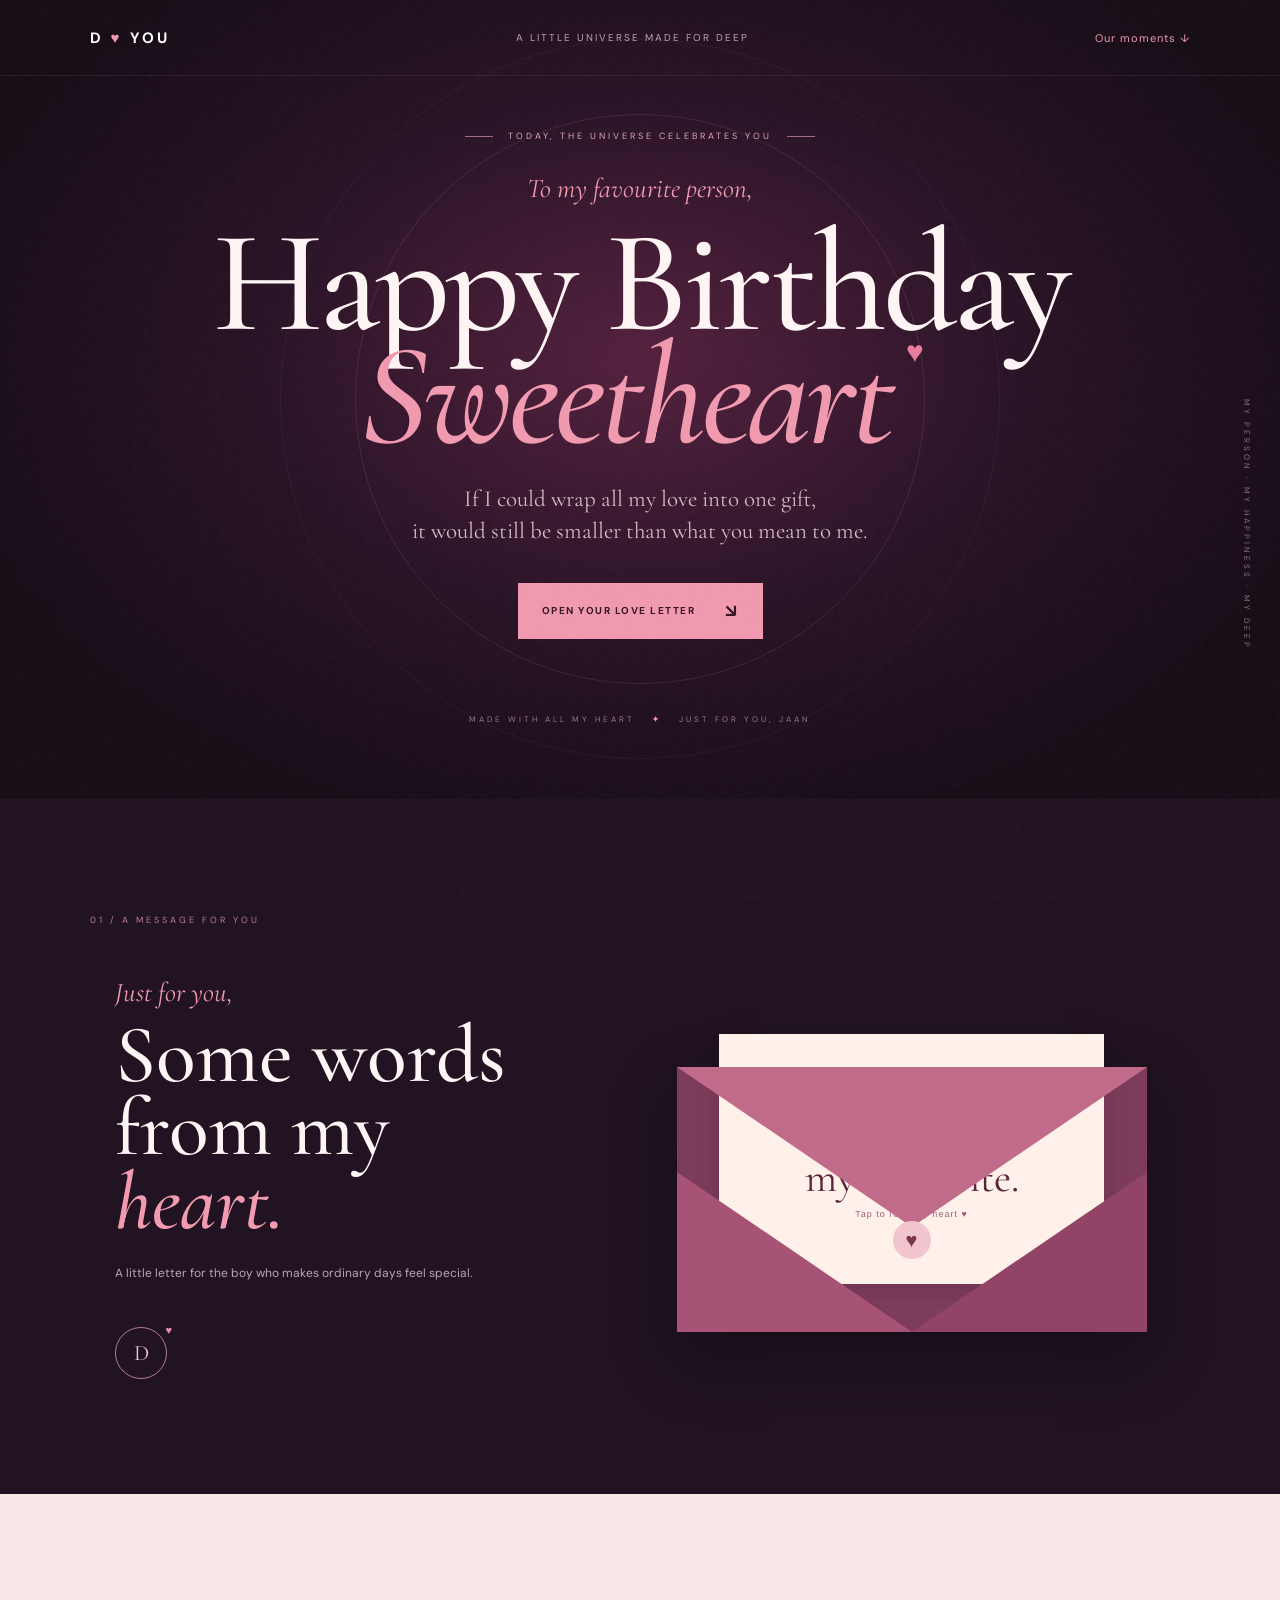
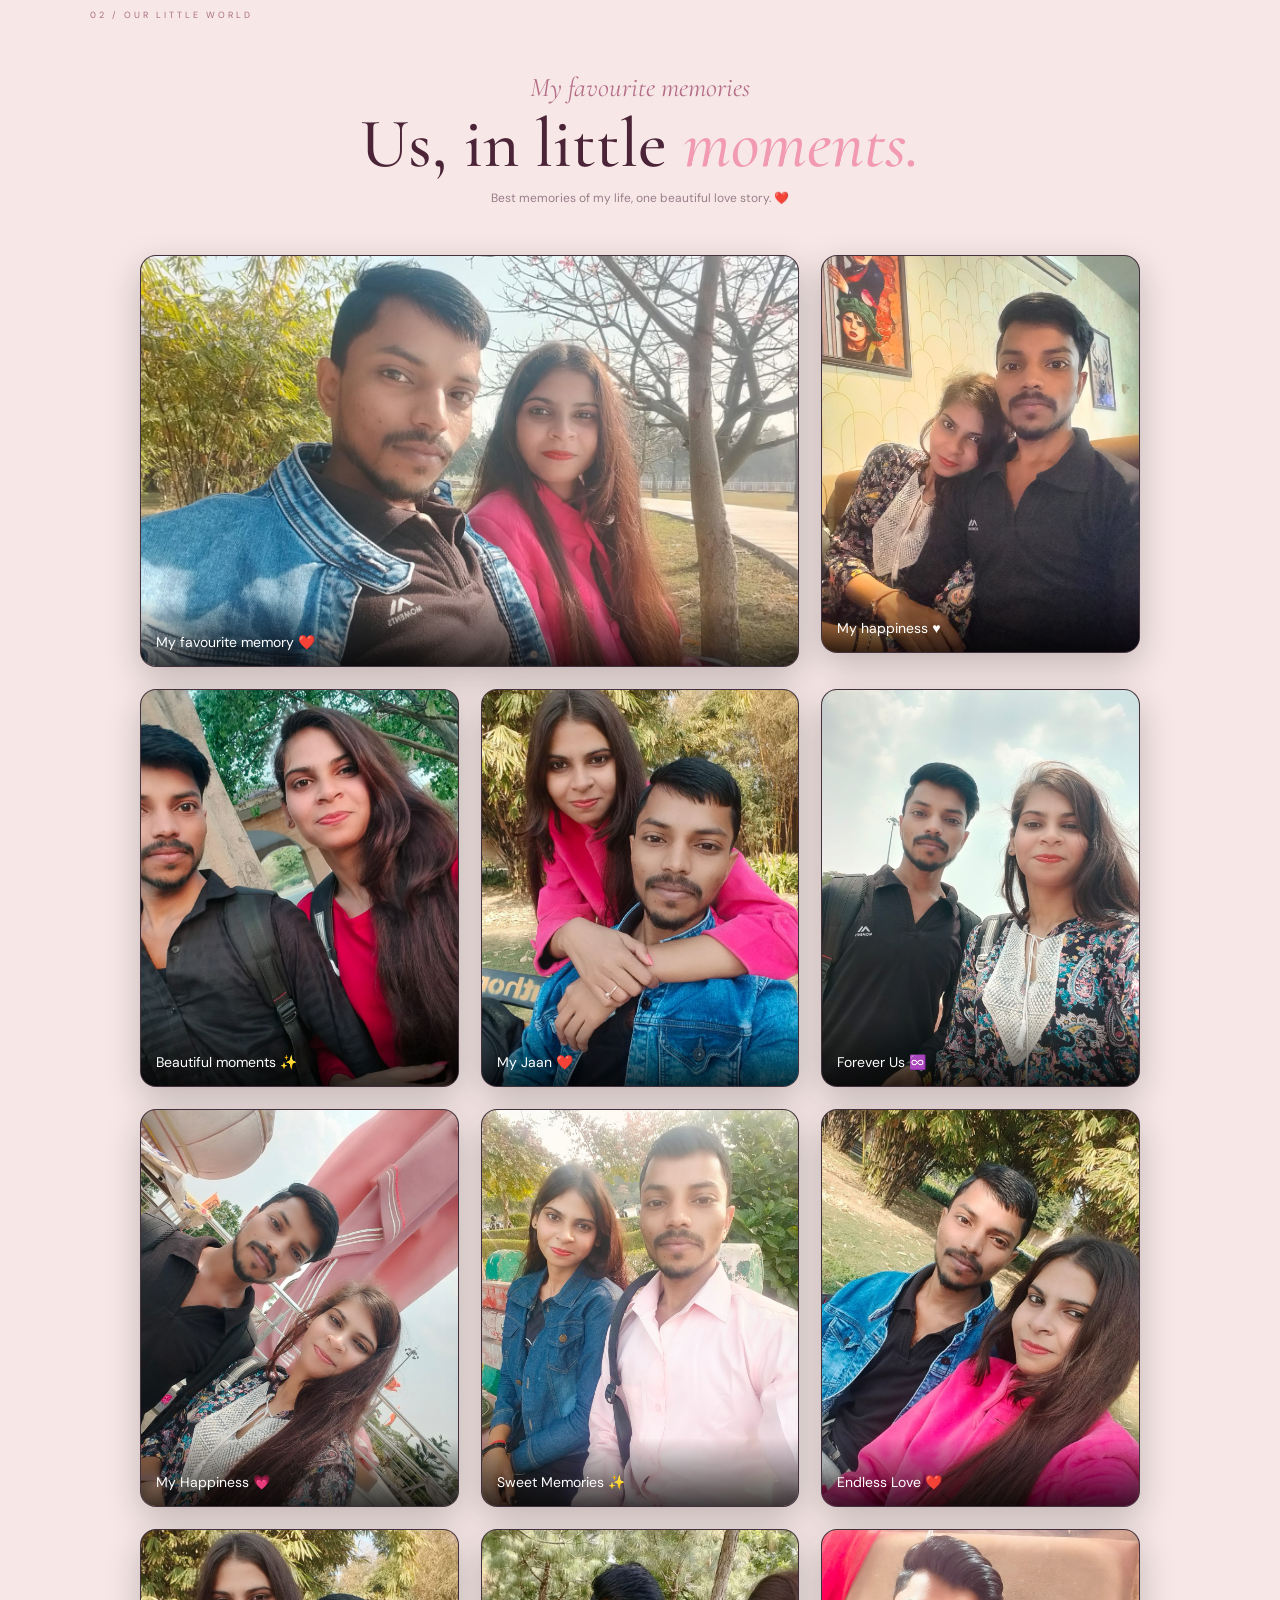
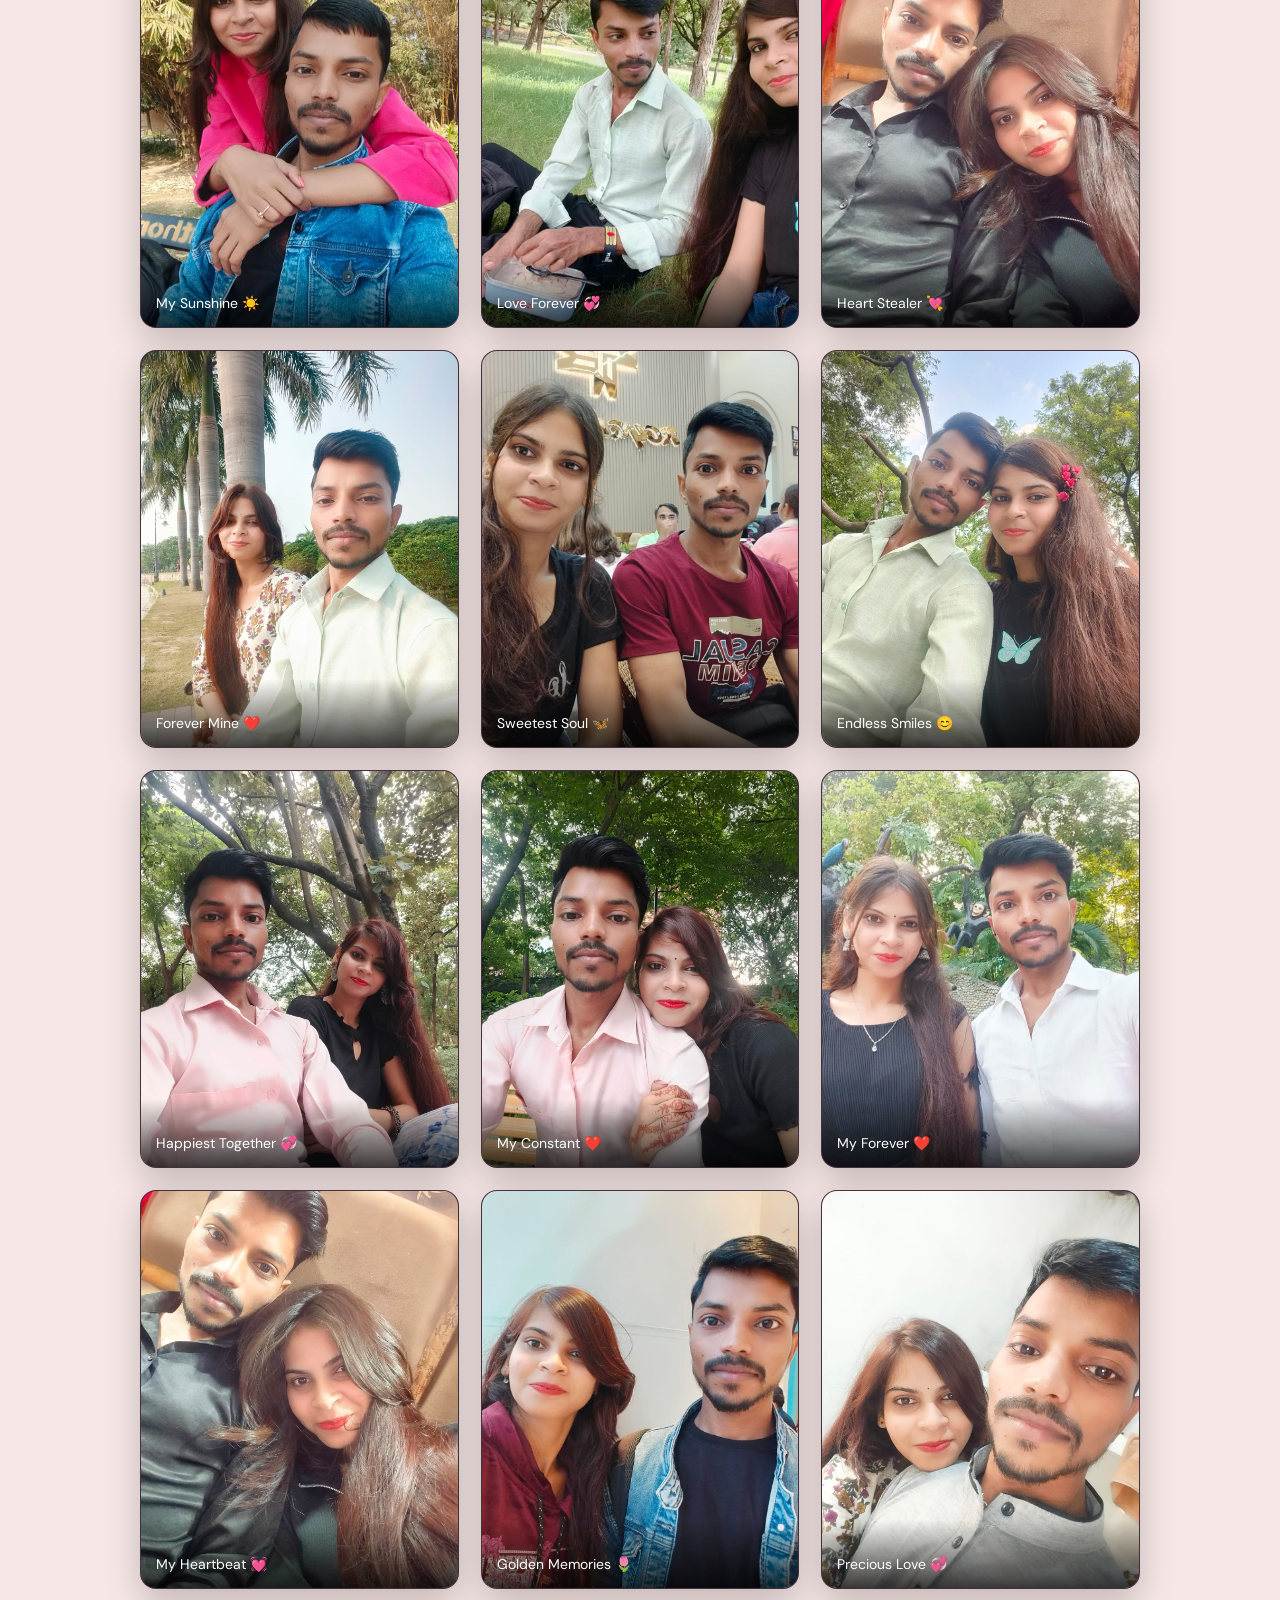
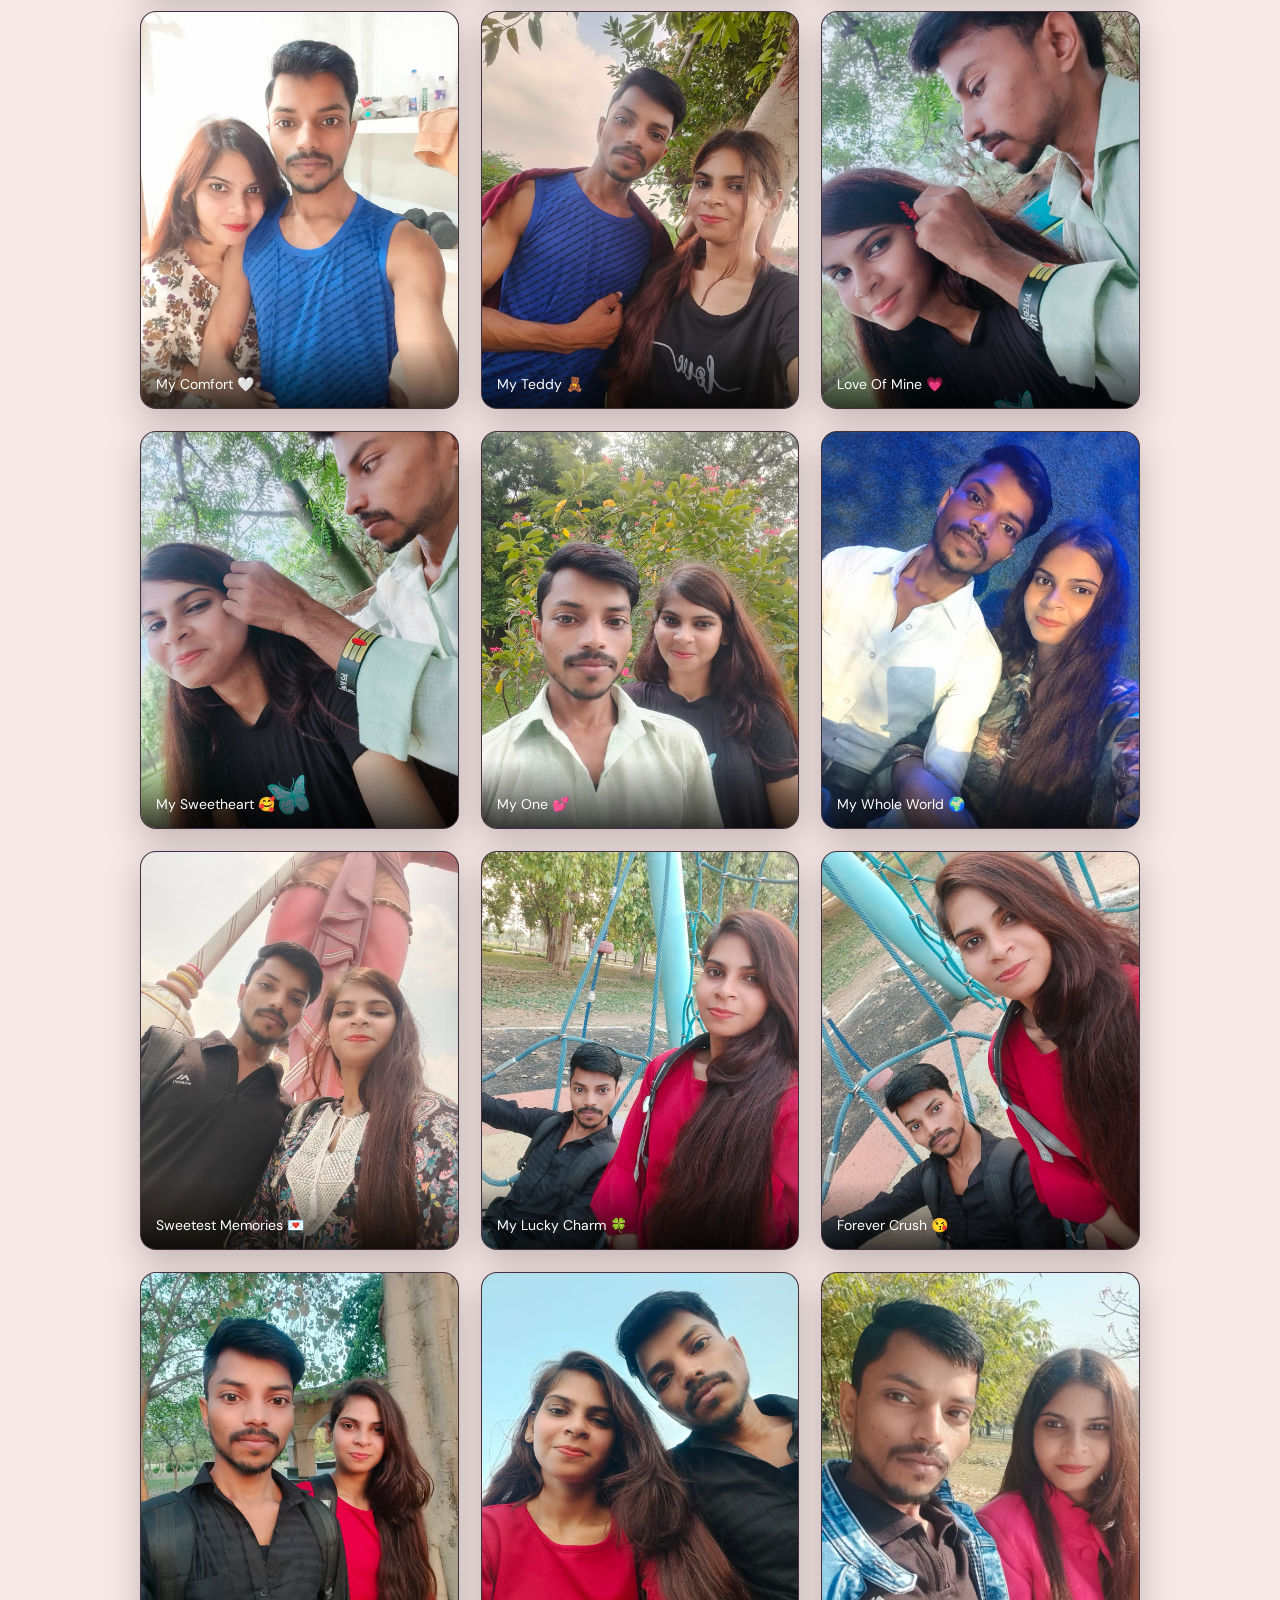
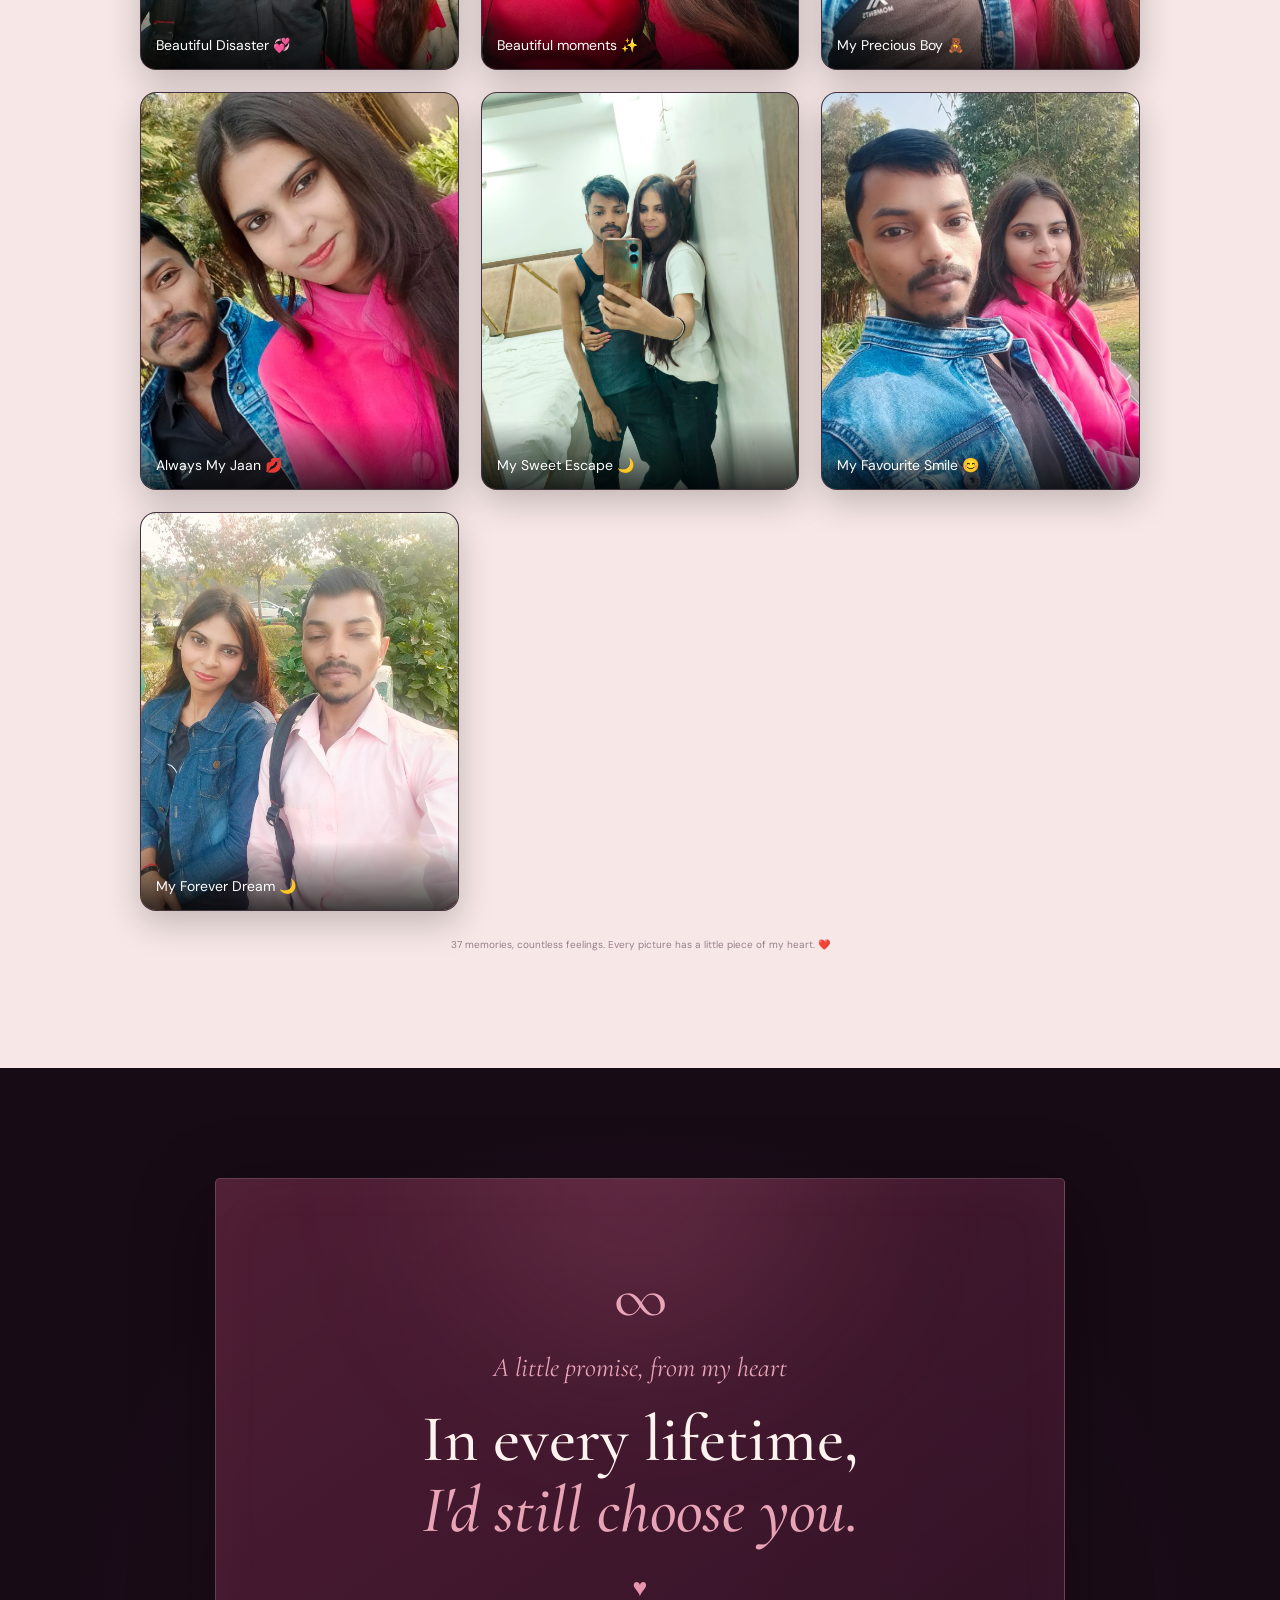
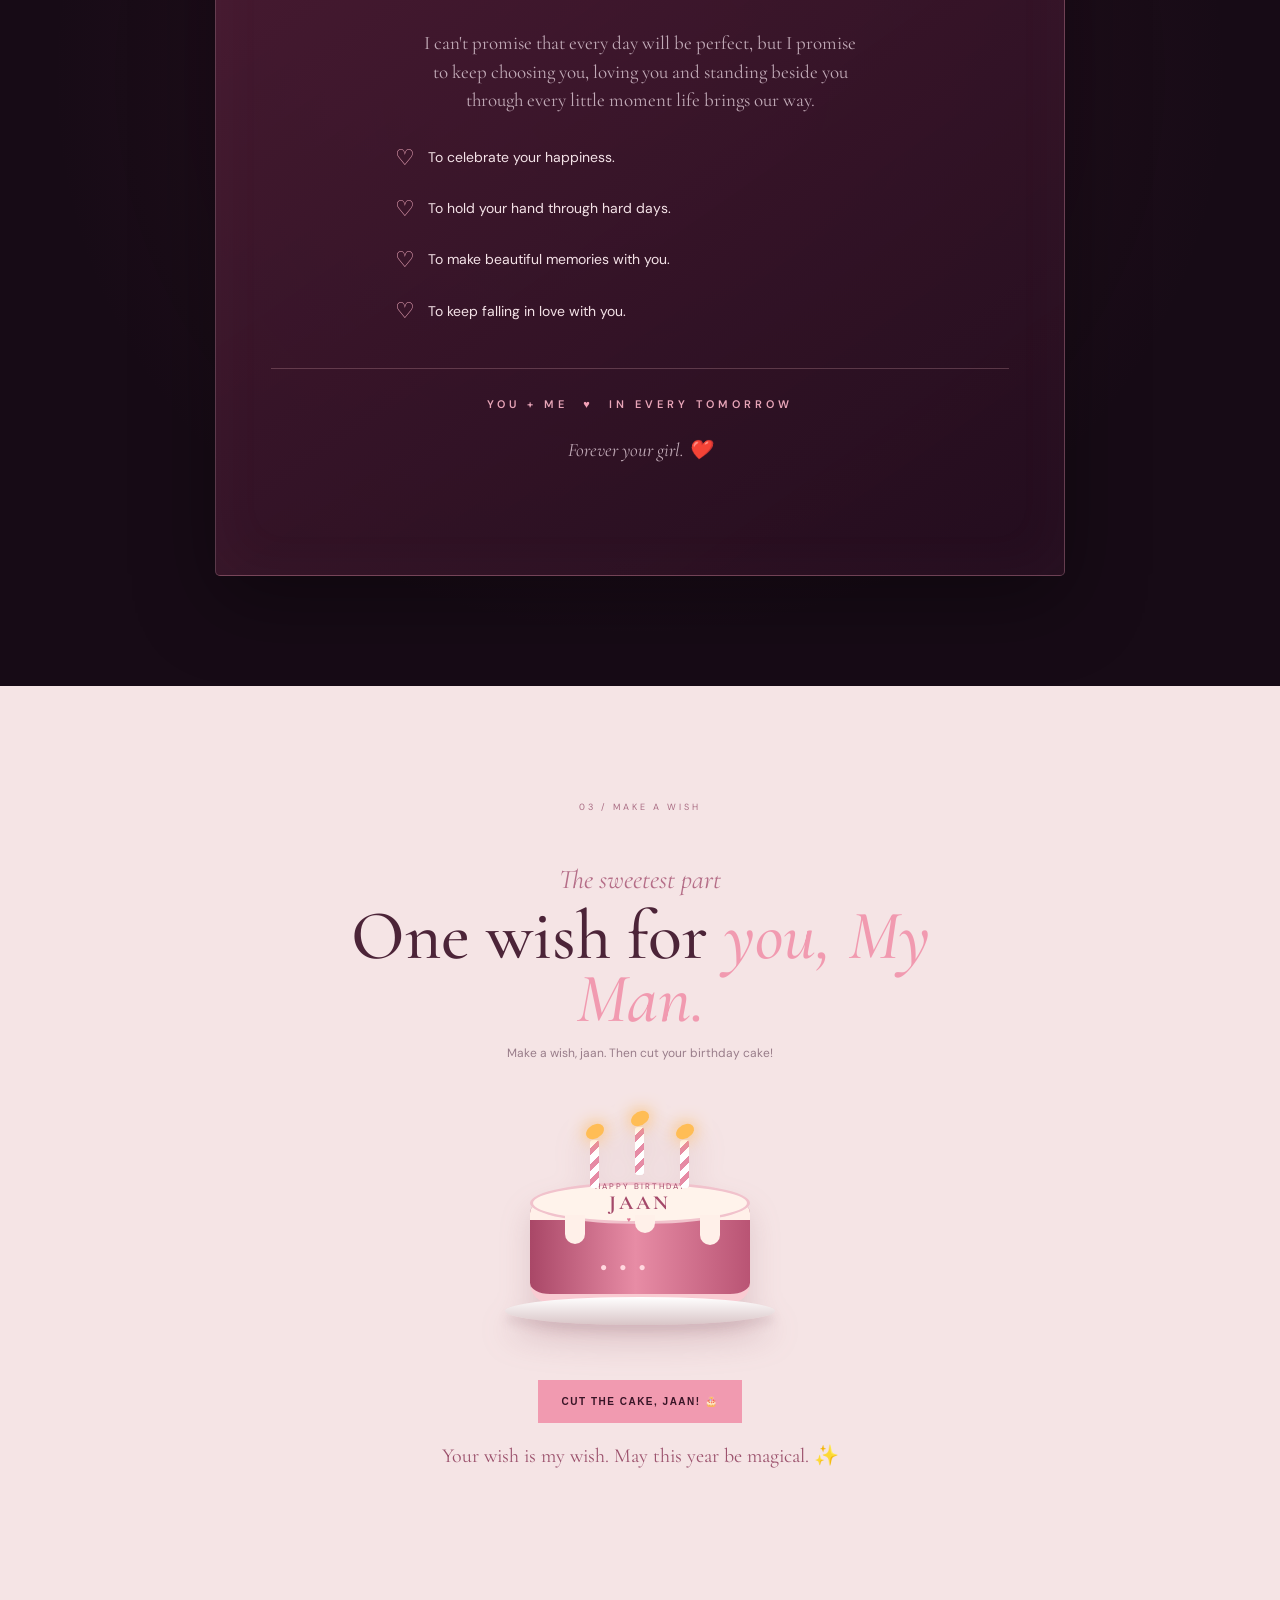
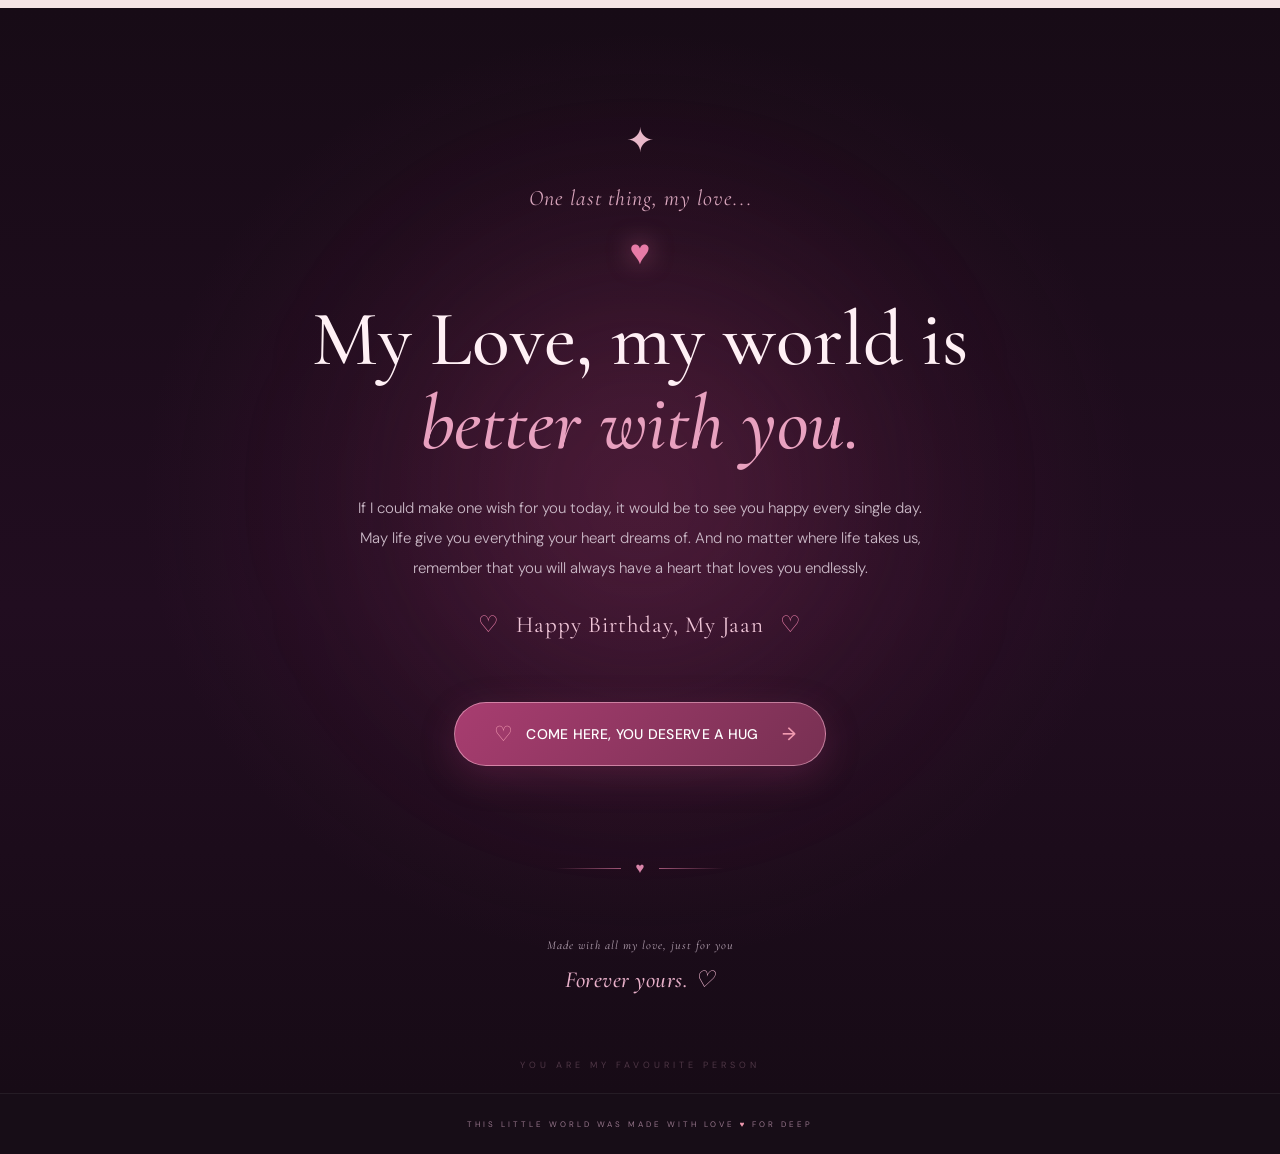
==== commit 9725862d: "Add romantic 20 second letter effects" ====
--- a/index.html
+++ b/index.html
@@ -27,7 +27,7 @@
       <div class="hero-content">
         <div class="tiny-label"><span></span> TODAY, THE UNIVERSE CELEBRATES YOU <span></span></div>
         <p class="hero-kicker">To my favourite person,</p>
-        <h1>Happy Birthday<br><em>Deep</em><span class="hero-heart">♥</span></h1>
+        <h1>Happy Birthday<br><em>Sweetheart</em><span class="hero-heart">♥</span></h1>
         <p class="hero-copy">If I could wrap all my love into one gift,<br>it would still be smaller than what you mean to me.</p>
         <a class="main-cta" href="#letter">Open your love letter <span>↘</span></a>
         <div class="hero-bottom">MADE WITH ALL MY HEART <b>✦</b> JUST FOR YOU, JAAN</div>
@@ -57,7 +57,7 @@
       <div class="letter-reveal" id="letterReveal" aria-hidden="true">
         <button class="close-letter" id="closeLetter" aria-label="Close letter">×</button>
         <p class="script">My jaan,</p>
-        <h3>Happy Birthday, Deep ❤️</h3>
+        <h3>Happy Birthday, Sweetheart ❤️</h3>
         <p>I don't know how to put all my feelings into words, but I hope you know how incredibly special you are to me. Your smile is my favourite view, your voice is my comfort, and even the smallest moments with you become memories I want to keep forever.</p>
         <p>I wish this new year of your life brings you every happiness you deserve, success in everything you do, peace in your heart and countless reasons to smile. Keep chasing your dreams, jaan. I'll always be cheering for you.</p>
         <p>Thank you for being you. I am so lucky to have you in my world. Here's to more laughs, more hugs, more memories and many more birthdays together.</p>
@@ -73,7 +73,7 @@
         <p class="script">My favourite memories</p>
         <h2>Us, in little <em>moments.</em></h2>
         <p class="muted">
-            37 little memories, one beautiful love story. ❤️
+            Best memories of my life, one beautiful love story. ❤️
         </p>
     </div>
 
@@ -95,139 +95,139 @@
         </figure>
   <figure class="photo-card">
             <img src="photos/33.jpeg" alt="Our memory 3" loading="lazy">
-            <figcaption>Beautiful moments ✨</figcaption>
+            <figcaption>My Jaan ❤️</figcaption>
         </figure>
           <figure class="photo-card">
             <img src="photos/54.jpeg" alt="Our memory 3" loading="lazy">
-            <figcaption>Beautiful moments ✨</figcaption>
+           <figcaption>Forever Us ♾️</figcaption>
         </figure>
           <figure class="photo-card">
             <img src="photos/87.jpeg" alt="Our memory 3" loading="lazy">
-            <figcaption>Beautiful moments ✨</figcaption>
+            <figcaption>My Happiness 💗</figcaption>
         </figure>
           <figure class="photo-card">
             <img src="photos/88.jpeg" alt="Our memory 3" loading="lazy">
-            <figcaption>Beautiful moments ✨</figcaption>
+            <figcaption>Sweet Memories ✨</figcaption>
         </figure>
           <figure class="photo-card">
             <img src="photos/444.jpeg" alt="Our memory 3" loading="lazy">
-            <figcaption>Beautiful moments ✨</figcaption>
+           <figcaption>Endless Love ❤️</figcaption>
         </figure>
          <figure class="photo-card">
             <img src="photos/555.jpeg" alt="Our memory 3" loading="lazy">
-            <figcaption>Beautiful moments ✨</figcaption>
+           <figcaption>My Sunshine ☀️</figcaption>
         </figure> 
          <figure class="photo-card">
             <img src="photos/jh.jpeg" alt="Our memory 3" loading="lazy">
-            <figcaption>Beautiful moments ✨</figcaption>
+            <figcaption>Love Forever 💞</figcaption>
         </figure>
         
         
          <figure class="photo-card">
             <img src="photos/o.jpeg" alt="Our memory 3" loading="lazy">
-            <figcaption>Beautiful moments ✨</figcaption>
+            <figcaption>Heart Stealer 💘</figcaption>
         </figure>
          <figure class="photo-card">
             <img src="photos/p.jpeg" alt="Our memory 3" loading="lazy">
-            <figcaption>Beautiful moments ✨</figcaption>
+            <figcaption>Forever Mine ❤️</figcaption>
         </figure>
          <figure class="photo-card">
             <img src="photos/uu.jpeg" alt="Our memory 3" loading="lazy">
-            <figcaption>Beautiful moments ✨</figcaption>
+            <figcaption>Sweetest Soul 🦋</figcaption>
         </figure>
          
         
         
          <figure class="photo-card">
             <img src="photos/WhatsApp Image 2026-11-19 .jpeg" alt="Our memory 3" loading="lazy">
-            <figcaption>Beautiful moments ✨</figcaption>
+            <figcaption>Endless Smiles 😊</figcaption>
         </figure>
          <figure class="photo-card">
             <img src="photos/WhatsApp Image 2026-11-19 at 10.19.01 PM.jpeg" alt="Our memory 3" loading="lazy">
-            <figcaption>Beautiful moments ✨</figcaption>
+            <figcaption>Happiest Together 💞</figcaption>
         </figure>
          <figure class="photo-card">
             <img src="photos/WhatsApp Image 2026-11-19 at 10.19.03 PM.jpeg" alt="Our memory 3" loading="lazy">
-            <figcaption>Beautiful moments ✨</figcaption>
+            <figcaption>My Constant ❤️</figcaption>
         </figure>
          <figure class="photo-card">
             <img src="photos/WhatsApp Image 2026-11-19 at 10.19.04 PM.jpeg" alt="Our memory 3" loading="lazy">
-            <figcaption>Beautiful moments ✨</figcaption>
+           <figcaption>My Forever ❤️</figcaption>
         </figure> <figure class="photo-card">
             <img src="photos/WhatsApp Image 2026-11-19 at 10.19.05 PM.jpeg" alt="Our memory 3" loading="lazy">
-            <figcaption>Beautiful moments ✨</figcaption>
+            <figcaption>My Heartbeat 💓</figcaption>
         </figure>
          <figure class="photo-card">
             <img src="photos/WhatsApp Image 2026-11-19 at 10.19.15 PM.jpeg" alt="Our memory 3" loading="lazy">
-            <figcaption>Beautiful moments ✨</figcaption>
+           <figcaption>Golden Memories 🌷</figcaption>
         </figure>
          <figure class="photo-card">
             <img src="photos/WhatsApp Image 2026-11-19 at 10.19.16 .jpeg" alt="Our memory 3" loading="lazy">
-            <figcaption>Beautiful moments ✨</figcaption>
+            <figcaption>Precious Love 💞</figcaption>
         </figure>
          <figure class="photo-card">
             <img src="photos/WhatsApp Image 2026-11-19 at 10.19.16 PM.jpeg" alt="Our memory 3" loading="lazy">
-            <figcaption>Beautiful moments ✨</figcaption>
+           <figcaption>My Comfort 🤍</figcaption>
         </figure>
        
          <figure class="photo-card">
             <img src="photos/WhatsApp Image 2026-11-19 at 10.19.18 PM.jpeg" alt="Our memory 3" loading="lazy">
-            <figcaption>Beautiful moments ✨</figcaption>
+            <figcaption>My Teddy 🧸</figcaption>
         </figure>
         
          <figure class="photo-card">
             <img src="photos/WhatsApp Image 2026-11-19 at 10.19.19 PM.jpeg" alt="Our memory 3" loading="lazy">
-            <figcaption>Beautiful moments ✨</figcaption>
+           <figcaption>Love Of Mine 💗</figcaption>
         </figure>
          <figure class="photo-card">
             <img src="photos/WhatsApp Image 2026-11-19 at 10.19.20 PM.jpeg" alt="Our memory 3" loading="lazy">
-            <figcaption>Beautiful moments ✨</figcaption>
+            <figcaption>My Sweetheart 🥰</figcaption>
         </figure>
          <figure class="photo-card">
             <img src="photos/WhatsApp Image 2026-11-19 at 10.19.21 PM.jpeg" alt="Our memory 3" loading="lazy">
-            <figcaption>Beautiful moments ✨</figcaption>
+            <figcaption>My One 💕</figcaption>
         </figure>
          <figure class="photo-card">
             <img src="photos/WhatsApp Image 2026-11-19 at 10.19.23 PM.jpeg" alt="Our memory 3" loading="lazy">
-            <figcaption>Beautiful moments ✨</figcaption>
+            <figcaption>My Whole World 🌍</figcaption>
         </figure>
          <figure class="photo-card">
             <img src="photos/WhatsApp Image 2026-11-19 at 10.19.24 PM.jpeg" alt="Our memory 3" loading="lazy">
-            <figcaption>Beautiful moments ✨</figcaption>
+           <figcaption>Sweetest Memories 💌</figcaption>
         </figure> 
          <figure class="photo-card">
             <img src="photos/WhatsApp Image 2026-11-19 at 10.19.25 PM.jpeg" alt="Our memory 3" loading="lazy">
-            <figcaption>Beautiful moments ✨</figcaption>
+           <figcaption>My Lucky Charm 🍀</figcaption>
         </figure>
          <figure class="photo-card">
             <img src="photos/WhatsApp Image 2026-11-19 at 10.19.26 PM.jpeg" alt="Our memory 3" loading="lazy">
-            <figcaption>Beautiful moments ✨</figcaption>
+           <figcaption>Forever Crush 😘</figcaption>
         </figure>
          <figure class="photo-card">
             <img src="photos/WhatsApp Image 2026-11-19 at 10.19.27 PM.jpeg" alt="Our memory 3" loading="lazy">
-            <figcaption>Beautiful moments ✨</figcaption>
+            <figcaption>Beautiful Disaster 💞</figcaption>
         </figure>  <figure class="photo-card">
             <img src="photos/WhatsApp Image 2026-11-19 at 10.19.28 PM.jpeg" alt="Our memory 3" loading="lazy">
             <figcaption>Beautiful moments ✨</figcaption>
         </figure>
          <figure class="photo-card">
             <img src="photos/WhatsApp Image 2026-11-19 at 10.19.29 PM.jpeg" alt="Our memory 3" loading="lazy">
-            <figcaption>Beautiful moments ✨</figcaption>
+            <figcaption>My Precious Boy 🧸</figcaption>
         </figure>
          <figure class="photo-card">
             <img src="photos/WhatsApp Image 2026-11-19 at 10.19.31 PM.jpeg" alt="Our memory 3" loading="lazy">
-            <figcaption>Beautiful moments ✨</figcaption>
+            <figcaption>Always My Jaan 💋</figcaption>
         </figure>  <figure class="photo-card">
             <img src="photos/-.jpeg" alt="Our memory 3" loading="lazy">
-            <figcaption>Beautiful moments ✨</figcaption>
+           <figcaption>My Sweet Escape 🌙</figcaption>
         </figure>
          <figure class="photo-card">
             <img src="photos/WhatsApp Image 2026-11-19 at 10.19.32 PM.jpeg" alt="Our memory 3" loading="lazy">
-            <figcaption>Beautiful moments ✨</figcaption>
+           <figcaption>My Favourite Smile 😊</figcaption>
         </figure>
          <figure class="photo-card">
             <img src="photos/WhatsApp Image 2026-11-19 at 10.19.33 PM.jpeg" alt="Our memory 3" loading="lazy">
-            <figcaption>Beautiful moments ✨</figcaption>
+            <figcaption>My Forever Dream 🌙</figcaption>
         </figure>
     </div>
 
@@ -301,13 +301,13 @@
       <div class="section-tag">03 / MAKE A WISH</div>
       <div class="section-heading">
         <p class="script">The sweetest part</p>
-        <h2>One wish for <em>you, Deep.</em></h2>
+        <h2>One wish for <em>you, My Man.</em></h2>
         <p class="muted">Make a wish, jaan. Then cut your birthday cake!</p>
       </div>
       <div class="cake-wrap">
         <div class="cake" id="cake" role="button" tabindex="0" aria-label="Cut the birthday cake">
           <div class="candle candle-one"><i></i></div><div class="candle candle-two"><i></i></div><div class="candle candle-three"><i></i></div>
-          <div class="cake-top"><span>HAPPY BIRTHDAY</span><b>DEEP</b><small>♥ ♥ ♥</small></div>
+          <div class="cake-top"><span>HAPPY BIRTHDAY</span><b>JAAN</b><small>♥ ♥ ♥</small></div>
           <div class="cake-side"><span class="icing-drip drip-a"></span><span class="icing-drip drip-b"></span><span class="icing-drip drip-c"></span><span class="cake-berries">●　●　●</span></div>
           <div class="cake-plate"></div><div class="cake-cut"></div>
         </div>
--- a/style.css
+++ b/style.css
@@ -493,3 +493,265 @@
         letter-spacing: 2px;
     }
 }
+
+/* ===== CINEMATIC ROMANTIC PHOTO SURPRISE ===== */
+
+.love-lightbox {
+    position: fixed;
+    inset: 0;
+    z-index: 99999;
+    display: flex;
+    align-items: center;
+    justify-content: center;
+    padding: 25px;
+    background: rgba(12, 3, 13, 0.94);
+    backdrop-filter: blur(18px);
+    opacity: 0;
+    visibility: hidden;
+    transition: .45s ease;
+}
+
+.love-lightbox.active {
+    opacity: 1;
+    visibility: visible;
+}
+
+.love-lightbox-content {
+    position: relative;
+    width: min(440px, 100%);
+    text-align: center;
+    transform: translateY(35px) scale(.9);
+    transition: .5s cubic-bezier(.2,.8,.2,1);
+}
+
+.love-lightbox.active .love-lightbox-content {
+    transform: translateY(0) scale(1);
+}
+
+.love-photo-frame {
+    position: relative;
+    width: 100%;
+    max-height: 58vh;
+    padding: 9px;
+    border-radius: 18px;
+    background: linear-gradient(135deg, #f4b1ce, #9d426f, #f5c4d9);
+    box-shadow: 0 0 35px rgba(239, 110, 170, .3),
+                0 0 100px rgba(239, 110, 170, .12);
+}
+
+.love-photo-frame img {
+    display: block;
+    width: 100%;
+    max-height: calc(58vh - 18px);
+    object-fit: contain;
+    border-radius: 12px;
+}
+
+.love-close {
+    position: absolute;
+    top: -17px;
+    right: -13px;
+    z-index: 5;
+    width: 39px;
+    height: 39px;
+    border: 1px solid rgba(255,255,255,.3);
+    border-radius: 50%;
+    background: #6f294d;
+    color: white;
+    font-size: 23px;
+    cursor: pointer;
+}
+
+.love-caption-small {
+    margin: 25px 0 8px;
+    color: #dba6c0;
+    font-size: 11px;
+    letter-spacing: 3px;
+    text-transform: uppercase;
+}
+
+.love-special-message {
+    color: #fff0f6;
+    font-family: 'Cormorant Garamond', serif;
+    font-size: 30px;
+    line-height: 1.3;
+    margin: 0 auto 20px;
+}
+
+.love-special-message em {
+    color: #f29bc0;
+}
+
+.love-heart-button {
+    width: 57px;
+    height: 57px;
+    border: 1px solid rgba(255, 177, 211, .6);
+    border-radius: 50%;
+    background: linear-gradient(145deg, #b94b7d, #76264e);
+    color: white;
+    font-size: 25px;
+    cursor: pointer;
+    box-shadow: 0 0 25px rgba(242, 112, 170, .35);
+    transition: .3s ease;
+}
+
+.love-heart-button:hover {
+    transform: scale(1.15);
+    box-shadow: 0 0 35px rgba(242, 112, 170, .7);
+}
+
+.love-floating-heart {
+    position: fixed;
+    z-index: 100001;
+    pointer-events: none;
+    color: #ff80b5;
+    font-size: 24px;
+    animation: loveFly 2.2s ease-out forwards;
+    text-shadow: 0 0 15px #ff5b9b;
+}
+
+@keyframes loveFly {
+    0% {
+        opacity: 0;
+        transform: translate(0, 0) scale(.3) rotate(0deg);
+    }
+    15% {
+        opacity: 1;
+    }
+    100% {
+        opacity: 0;
+        transform: translate(var(--fly-x), var(--fly-y))
+                   scale(1.6) rotate(35deg);
+    }
+}
+
+.love-sparkle {
+    position: fixed;
+    z-index: 100000;
+    pointer-events: none;
+    color: #ffe0ef;
+    font-size: 15px;
+    animation: sparkleFade 1.5s ease-out forwards;
+}
+
+@keyframes sparkleFade {
+    0% {
+        opacity: 0;
+        transform: scale(0) rotate(0deg);
+    }
+    40% {
+        opacity: 1;
+        transform: scale(1.5) rotate(90deg);
+    }
+    100% {
+        opacity: 0;
+        transform: scale(0) rotate(180deg);
+    }
+}
+
+@media(max-width: 500px) {
+    .love-lightbox {
+        padding: 20px;
+    }
+
+    .love-special-message {
+        font-size: 25px;
+    }
+
+    .love-photo-frame {
+        max-height: 53vh;
+    }
+
+    .love-photo-frame img {
+        max-height: calc(53vh - 18px);
+    }
+}
+
+/* ===== FULL SCREEN ROMANTIC LETTER EFFECT ===== */
+
+.letter-section {
+    position: relative;
+    overflow: hidden;
+}
+
+/* Full screen floating roses and hearts */
+.letter-floating-item {
+    position: fixed;
+    left: 0;
+    top: 0;
+    z-index: 99999;
+    pointer-events: none;
+    user-select: none;
+    opacity: 0;
+    animation: romanticFloat var(--duration, 5s) ease-in forwards;
+    filter: drop-shadow(0 0 8px rgba(255, 40, 80, 0.55));
+}
+
+@keyframes romanticFloat {
+    0% {
+        opacity: 0;
+        transform: translate(var(--start-x), var(--start-y))
+                   rotate(0deg) scale(0.5);
+    }
+
+    15% {
+        opacity: 1;
+    }
+
+    75% {
+        opacity: 0.9;
+    }
+
+    100% {
+        opacity: 0;
+        transform: translate(var(--end-x), var(--end-y))
+                   rotate(var(--rotation)) scale(1.3);
+    }
+}
+
+/* Heart burst */
+.letter-heart-burst {
+    position: fixed;
+    z-index: 100000;
+    left: 0;
+    top: 0;
+    pointer-events: none;
+    font-size: 23px;
+    animation: heartExplosion 1.8s ease-out forwards;
+}
+
+@keyframes heartExplosion {
+    0% {
+        opacity: 1;
+        transform: translate(0, 0) scale(0.3);
+    }
+
+    60% {
+        opacity: 1;
+        transform: translate(var(--burst-x), var(--burst-y)) scale(1.4);
+    }
+
+    100% {
+        opacity: 0;
+        transform: translate(
+            calc(var(--burst-x) * 1.3),
+            calc(var(--burst-y) * 1.3)
+        ) scale(0.7);
+    }
+}
+
+/* Romantic glow while letter is open */
+body.letter-open .letter-reveal.show {
+    box-shadow:
+        0 0 25px rgba(255, 55, 95, 0.18),
+        0 0 65px rgba(255, 30, 80, 0.12);
+}
+
+/* Keep close button above letter decoration */
+.letter-reveal {
+    position: relative;
+}
+
+.close-letter {
+    z-index: 5;
+}
